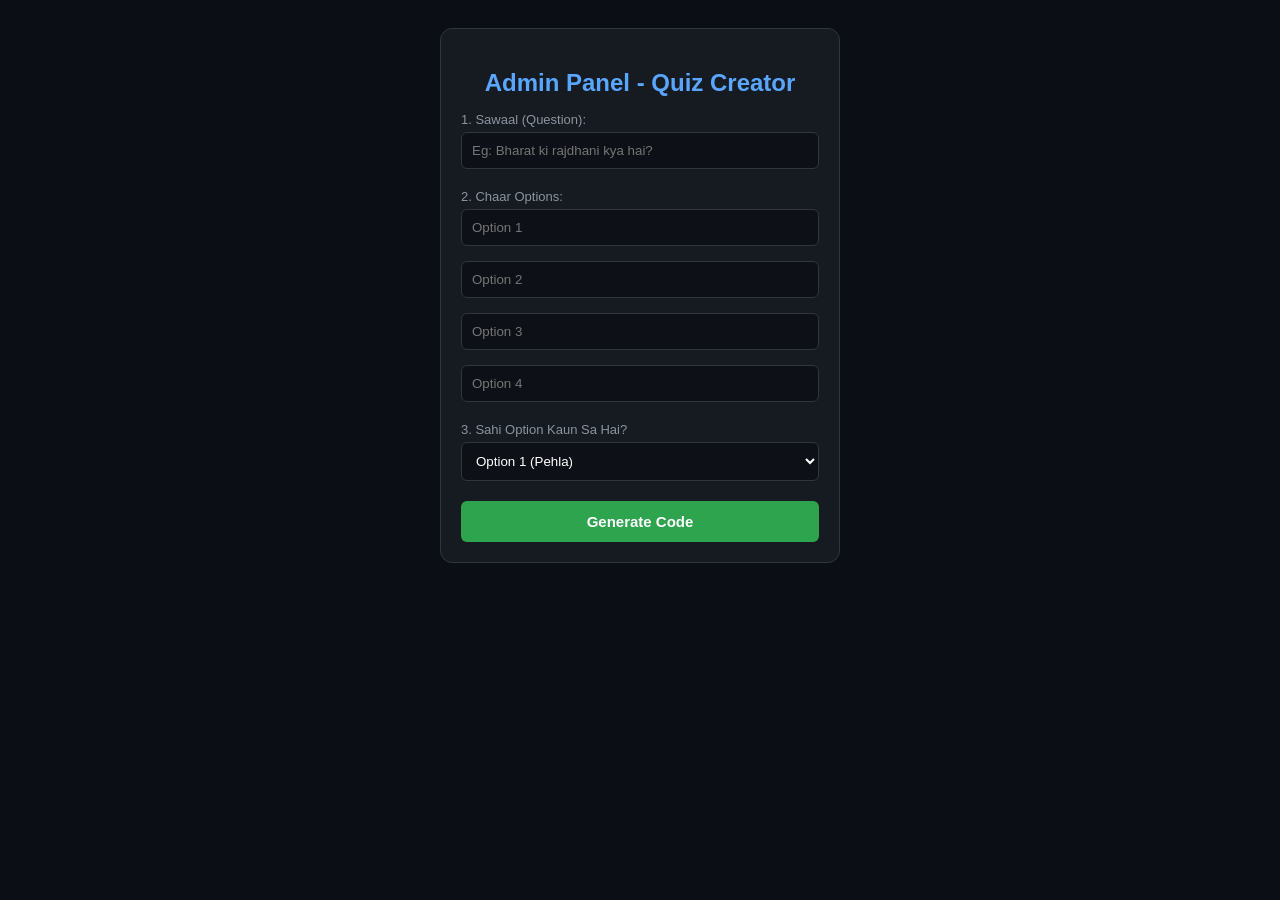
==== admin.html @ e8420b91 "Create admin.html" ====
<!DOCTYPE html>
<html lang="hi">
<head>
    <meta charset="UTF-8">
    <meta name="viewport" content="width=device-width, initial-scale=1.0">
    <title>SmartEarn - Admin Panel</title>
    <style>
        * { box-sizing: border-box; font-family: sans-serif; }
        body { background: #0b0e14; color: white; padding: 20px; display: flex; justify-content: center; }
        .admin-box { width: 100%; max-width: 400px; background: #161b22; padding: 20px; border-radius: 12px; border: 1px solid #30363d; }
        h2 { text-align: center; color: #58a6ff; margin-bottom: 15px; }
        label { font-size: 13px; color: #8b949e; margin-top: 10px; display: block; }
        input, select { width: 100%; padding: 10px; margin: 5px 0 10px 0; border-radius: 6px; border: 1px solid #30363d; background: #0d1117; color: white; }
        button { width: 100%; padding: 12px; border-radius: 6px; border: none; background: #2ea44f; color: white; font-weight: bold; cursor: pointer; font-size: 15px; margin-top: 10px; }
        .code-box { margin-top: 15px; background: #0d1117; padding: 10px; border-radius: 6px; border: 1px solid #30363d; display: none; }
        textarea { width: 100%; height: 100px; background: transparent; color: #7ee787; border: none; resize: none; }
    </style>
</head>
<body>

    <div class="admin-box">
        <h2>Admin Panel - Quiz Creator</h2>
        
        <label>1. Sawaal (Question):</label>
        <input type="text" id="qText" placeholder="Eg: Bharat ki rajdhani kya hai?">

        <label>2. Chaar Options:</label>
        <input type="text" id="opt0" placeholder="Option 1">
        <input type="text" id="opt1" placeholder="Option 2">
        <input type="text" id="opt2" placeholder="Option 3">
        <input type="text" id="opt3" placeholder="Option 4">

        <label>3. Sahi Option Kaun Sa Hai?</label>
        <select id="correctOpt">
            <option value="0">Option 1 (Pehla)</option>
            <option value="1">Option 2 (Doosra)</option>
            <option value="2">Option 3 (Teesra)</option>
            <option value="3">Option 4 (Chautha)</option>
        </select>

        <button onclick="generateQuestionCode()">Generate Code</button>

        <div id="resultBox" class="code-box">
            <label>Niche wala code copy karke `script.js` me paste karein:</label>
            <textarea id="codeOutput" readonly></textarea>
        </div>
    </div>

    <script>
        function generateQuestionCode() {
            const q = document.getElementById('qText').value;
            const o0 = document.getElementById('opt0').value;
            const o1 = document.getElementById('opt1').value;
            const o2 = document.getElementById('opt2').value;
            const o3 = document.getElementById('opt3').value;
            const ans = document.getElementById('correctOpt').value;

            if(!q || !o0 || !o1 || !o2 || !o3) {
                alert("Kripya saari details bharein!");
                return;
            }

            const code = `    {\n        question: "${q}",\n        options: ["${o0}", "${o1}", "${o2}", "${o3}"],\n        answer: ${ans}\n    },`;

            document.getElementById('codeOutput').value = code;
            document.getElementById('resultBox').style.display = 'block';
        }
    </script>
</body>
</html>
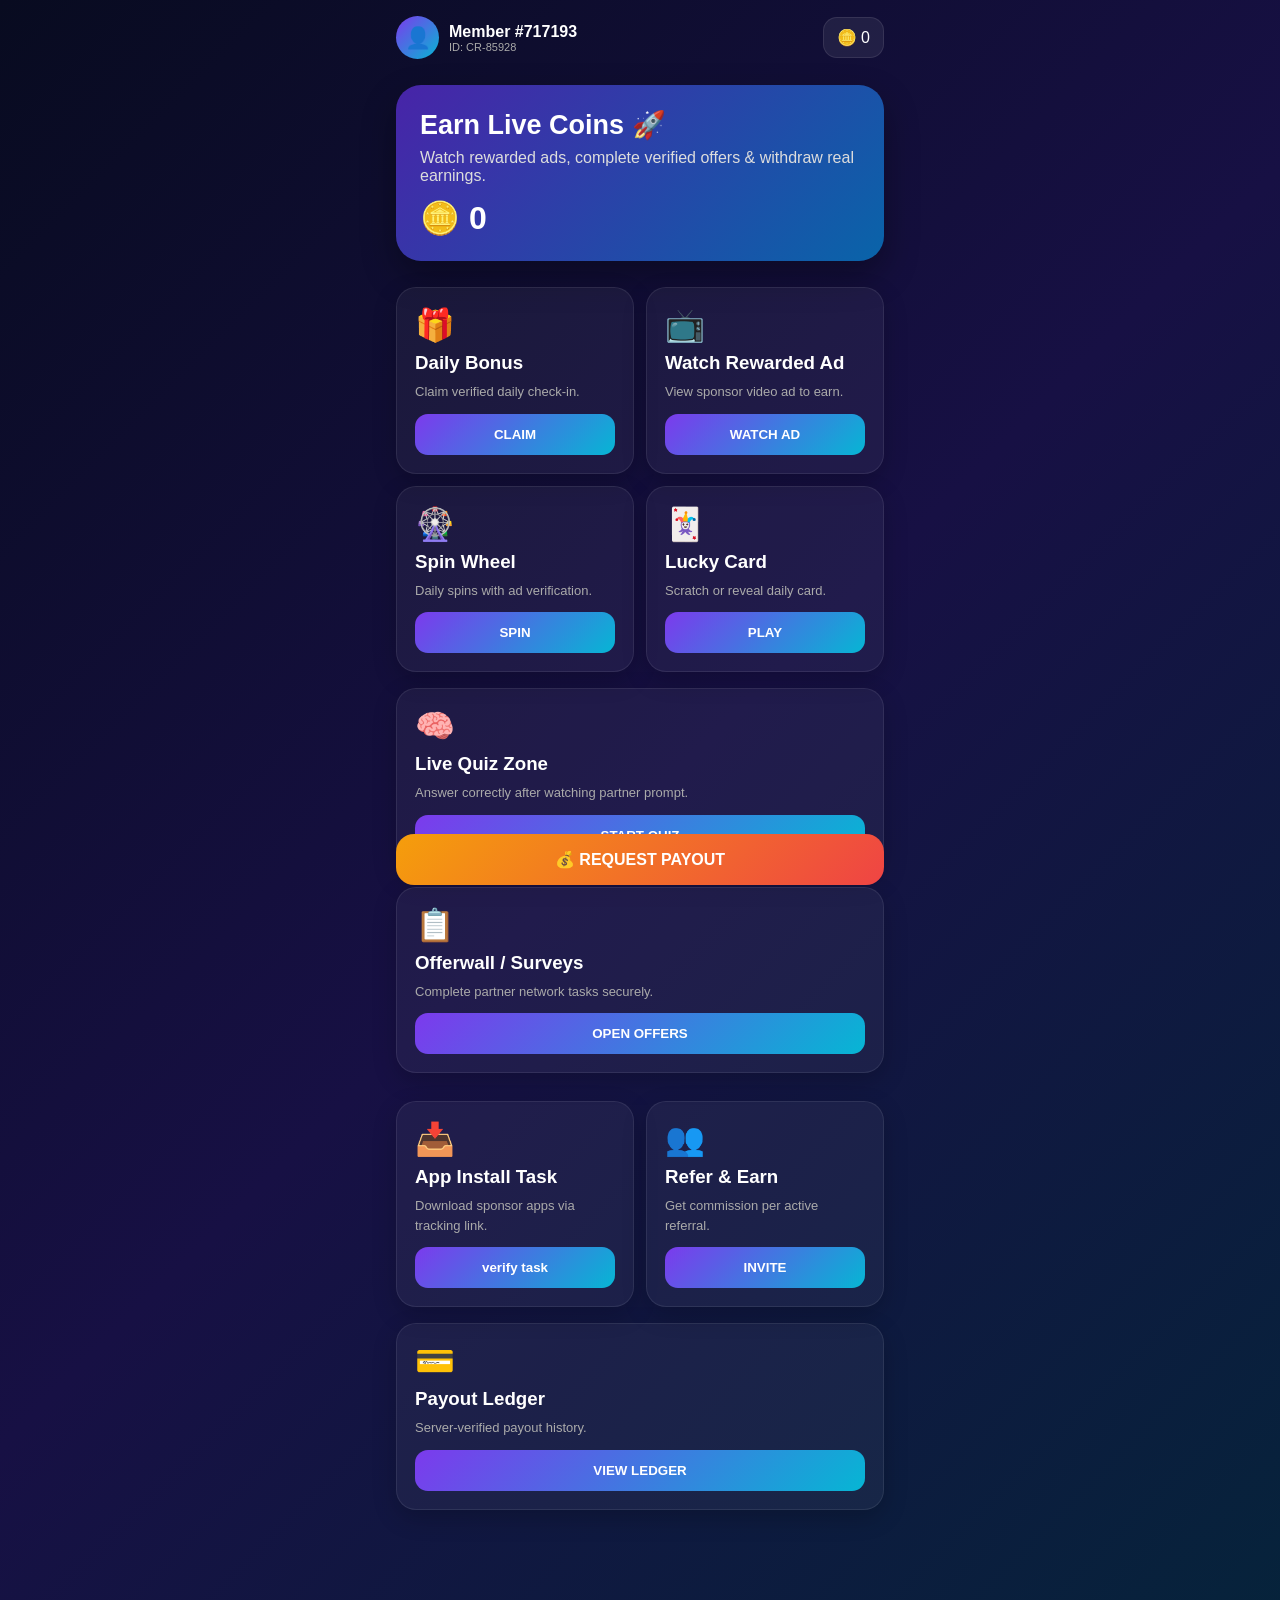
==== commit ca1b0f4d: "Update admin.html" ====
--- a/admin.html
+++ b/admin.html
@@ -1,70 +1,446 @@
 <!DOCTYPE html>
-<html lang="hi">
+<html lang="en">
 <head>
-    <meta charset="UTF-8">
-    <meta name="viewport" content="width=device-width, initial-scale=1.0">
-    <title>SmartEarn - Admin Panel</title>
-    <style>
-        * { box-sizing: border-box; font-family: sans-serif; }
-        body { background: #0b0e14; color: white; padding: 20px; display: flex; justify-content: center; }
-        .admin-box { width: 100%; max-width: 400px; background: #161b22; padding: 20px; border-radius: 12px; border: 1px solid #30363d; }
-        h2 { text-align: center; color: #58a6ff; margin-bottom: 15px; }
-        label { font-size: 13px; color: #8b949e; margin-top: 10px; display: block; }
-        input, select { width: 100%; padding: 10px; margin: 5px 0 10px 0; border-radius: 6px; border: 1px solid #30363d; background: #0d1117; color: white; }
-        button { width: 100%; padding: 12px; border-radius: 6px; border: none; background: #2ea44f; color: white; font-weight: bold; cursor: pointer; font-size: 15px; margin-top: 10px; }
-        .code-box { margin-top: 15px; background: #0d1117; padding: 10px; border-radius: 6px; border: 1px solid #30363d; display: none; }
-        textarea { width: 100%; height: 100px; background: transparent; color: #7ee787; border: none; resize: none; }
-    </style>
+<meta charset="UTF-8">
+<meta name="viewport" content="width=device-width,initial-scale=1.0">
+<title>CoinRush Rewards - Live</title>
+<style>
+*{box-sizing:border-box;margin:0;padding:0}
+body{font-family:Arial,sans-serif;background:linear-gradient(135deg,#080b20,#171044,#06233b);color:#fff;min-height:100vh}
+button{border:0;cursor:pointer;font-weight:800}
+.app{max-width:520px;margin:auto;min-height:100vh;padding-bottom:95px}
+header{display:flex;align-items:center;justify-content:space-between;padding:16px}
+.profile{display:flex;align-items:center;gap:10px}.avatar{width:43px;height:43px;border-radius:50%;display:grid;place-items:center;background:linear-gradient(135deg,#7c3aed,#06b6d4);font-size:21px}
+.name{font-weight:800}.id{font-size:11px;color:#aaa}.balance{background:#ffffff12;border:1px solid #ffffff18;padding:10px 13px;border-radius:14px}
+.hero{margin:10px 16px;padding:24px;border-radius:25px;background:linear-gradient(135deg,#4824a8,#0964a9);box-shadow:0 15px 35px #0005}
+.hero h1{font-size:27px;margin-bottom:8px}.hero p{color:#ddd}.coins{font-size:32px;font-weight:900;margin-top:14px}
+.grid{display:grid;grid-template-columns:1fr 1fr;gap:12px;padding:16px}
+.card{background:#ffffff0c;border:1px solid #ffffff15;border-radius:20px;padding:18px;box-shadow:0 8px 25px #0003}
+.card h3{margin:8px 0}.card p{font-size:13px;color:#aaa;line-height:1.5}.icon{font-size:32px}
+.full{margin:0 16px 12px}
+.btn{width:100%;padding:13px;border-radius:13px;background:linear-gradient(135deg,#7c3aed,#06b6d4);color:white;margin-top:12px}
+.btn:disabled{opacity:.5}
+.withdraw{position:fixed;bottom:15px;left:50%;transform:translateX(-50%);width:min(488px,calc(100% - 30px));padding:16px;border-radius:18px;background:linear-gradient(135deg,#f59e0b,#ef4444);color:#fff;font-size:16px;z-index:20}
+.modal{display:none;position:fixed;inset:0;background:#000b;z-index:30;align-items:center;justify-content:center;padding:16px}
+.modal.show{display:flex}.box{width:100%;max-width:480px;background:#11152e;border:1px solid #ffffff18;border-radius:25px;padding:22px;max-height:90vh;overflow:auto}
+.close{float:right;background:#ffffff15;color:#fff;border-radius:50%;width:34px;height:34px}
+.box h2{text-align:center;margin:5px 0 18px}
+.wheel-wrap{position:relative;width:290px;height:290px;margin:20px auto}
+#wheel{width:290px;height:290px;border-radius:50%;position:relative;transition:transform 4.2s cubic-bezier(.12,.75,.15,1);border:9px solid #fff;box-shadow:0 0 35px #7c3aed88;background:conic-gradient(#f59e0b 0 72deg,#22c55e 72deg 144deg,#3b82f6 144deg 216deg,#ef4444 216deg 288deg,#a855f7 288deg 360deg)}
+#wheel span{position:absolute;left:50%;top:50%;width:80px;text-align:center;font-size:25px;font-weight:900;transform-origin:0 0}
+.s1{transform:rotate(36deg) translateX(62px)}.s2{transform:rotate(108deg) translateX(62px)}.s3{transform:rotate(180deg) translateX(62px)}.s4{transform:rotate(252deg) translateX(62px)}.s5{transform:rotate(324deg) translateX(62px)}
+.pointer{position:absolute;top:-16px;left:50%;transform:translateX(-50%);width:0;height:0;border-left:16px solid transparent;border-right:16px solid transparent;border-top:32px solid #fff;z-index:3}
+.result{text-align:center;display:none;padding:14px;background:#22c55e22;border:1px solid #22c55e66;border-radius:15px;margin-top:12px}.result.show{display:block}.result strong{font-size:24px}
+.lucky{height:190px;border-radius:20px;background:linear-gradient(135deg,#f59e0b,#ec4899,#7c3aed);display:grid;place-items:center;font-size:60px}
+.quiz-q{font-size:21px;font-weight:800;text-align:center;background:#ffffff0b;padding:22px;border-radius:16px;margin-bottom:14px}
+.answers{display:grid;gap:10px}.answers button{padding:14px;border-radius:13px;background:#ffffff12;color:#fff;text-align:left}
+.surveyPage{display:none;position:fixed;inset:0;background:#080b20;z-index:40;overflow:auto}
+.surveyPage.show{display:block}.surveyInner{max-width:520px;margin:auto;padding-bottom:40px}
+.surveyHead{display:flex;align-items:center;gap:12px;padding:18px 16px;position:sticky;top:0;background:#0c1030ee;backdrop-filter:blur(10px);z-index:5}
+.back{width:38px;height:38px;border-radius:12px;background:#ffffff12;color:#fff;font-size:20px}
+.surveyHead h2{font-size:20px}.surveyCount{text-align:center;color:#aaa;padding:8px 16px 15px}
+.ad{margin:10px 16px;padding:15px;border-radius:16px;background:linear-gradient(135deg,#20264b,#151936);border:1px solid #ffffff12;text-align:center}
+.ad small{display:block;color:#777;font-size:10px;margin-bottom:6px}.ad b{font-size:14px}.ad span{display:block;color:#aaa;font-size:11px;margin-top:5px}
+.survey{margin:10px 16px;padding:17px;background:#ffffff0c;border:1px solid #ffffff12;border-radius:18px}
+.survey b{display:block;font-size:16px;margin-bottom:6px}.survey small{color:#999}.survey .btn{margin-top:11px}
+input{width:100%;padding:14px;border-radius:12px;border:1px solid #ffffff20;background:#ffffff0d;color:#fff;margin:7px 0;outline:none}
+.history div{padding:12px;background:#ffffff0b;border-radius:12px;margin-top:8px;font-size:13px}
+.toast{position:fixed;top:18px;left:50%;transform:translate(-50%,-120px);background:#151a38;border:1px solid #ffffff20;padding:13px 18px;border-radius:14px;z-index:100;transition:.4s;box-shadow:0 10px 30px #0007}.toast.show{transform:translate(-50%,0)}
+.confetti{position:fixed;z-index:99;top:-10px;font-size:22px;animation:fall 1.5s linear forwards;pointer-events:none}
+@keyframes fall{to{transform:translateY(105vh) rotate(720deg);opacity:0}}
+@media(max-width:360px){#wheel,.wheel-wrap{width:250px;height:250px}}
+</style>
 </head>
 <body>
 
-    <div class="admin-box">
-        <h2>Admin Panel - Quiz Creator</h2>
-        
-        <label>1. Sawaal (Question):</label>
-        <input type="text" id="qText" placeholder="Eg: Bharat ki rajdhani kya hai?">
-
-        <label>2. Chaar Options:</label>
-        <input type="text" id="opt0" placeholder="Option 1">
-        <input type="text" id="opt1" placeholder="Option 2">
-        <input type="text" id="opt2" placeholder="Option 3">
-        <input type="text" id="opt3" placeholder="Option 4">
-
-        <label>3. Sahi Option Kaun Sa Hai?</label>
-        <select id="correctOpt">
-            <option value="0">Option 1 (Pehla)</option>
-            <option value="1">Option 2 (Doosra)</option>
-            <option value="2">Option 3 (Teesra)</option>
-            <option value="3">Option 4 (Chautha)</option>
-        </select>
-
-        <button onclick="generateQuestionCode()">Generate Code</button>
-
-        <div id="resultBox" class="code-box">
-            <label>Niche wala code copy karke `script.js` me paste karein:</label>
-            <textarea id="codeOutput" readonly></textarea>
+<div class="app">
+<header>
+<div class="profile"><div class="avatar">👤</div><div><div class="name" id="userName">User</div><div class="id" id="userId">ID: Loading...</div></div></div>
+<div class="balance">🪙 <span id="topCoins">0</span></div>
+</header>
+
+<section class="hero">
+<h1>Earn Live Coins 🚀</h1>
+<p>Watch rewarded ads, complete verified offers & withdraw real earnings.</p>
+<div class="coins">🪙 <span id="coins">0</span></div>
+</section>
+
+<div class="grid">
+<div class="card"><div class="icon">🎁</div><h3>Daily Bonus</h3><p>Claim verified daily check-in.</p><button class="btn" id="bonusBtn" onclick="dailyBonus()">CLAIM</button></div>
+<div class="card"><div class="icon">📺</div><h3>Watch Rewarded Ad</h3><p>View sponsor video ad to earn.</p><button class="btn" onclick="watchRewardedAd()">WATCH AD</button></div>
+<div class="card"><div class="icon">🎡</div><h3>Spin Wheel</h3><p>Daily spins with ad verification.</p><button class="btn" onclick="openModal('wheelModal')">SPIN</button></div>
+<div class="card"><div class="icon">🃏</div><h3>Lucky Card</h3><p>Scratch or reveal daily card.</p><button class="btn" onclick="openLucky()">PLAY</button></div>
+</div>
+
+<div class="full card"><div class="icon">🧠</div><h3>Live Quiz Zone</h3><p>Answer correctly after watching partner prompt.</p><button class="btn" onclick="startQuiz()">START QUIZ</button></div>
+
+<div class="full card"><div class="icon">📋</div><h3>Offerwall / Surveys</h3><p>Complete partner network tasks securely.</p><button class="btn" onclick="openSurveyPage()">OPEN OFFERS</button></div>
+
+<div class="grid">
+<div class="card"><div class="icon">📥</div><h3>App Install Task</h3><p>Download sponsor apps via tracking link.</p><button class="btn" onclick="verifyInstallTask()">verify task</button></div>
+<div class="card"><div class="icon">👥</div><h3>Refer & Earn</h3><p>Get commission per active referral.</p><button class="btn" onclick="openModal('refModal')">INVITE</button></div>
+</div>
+
+<div class="full card"><div class="icon">💳</div><h3>Payout Ledger</h3><p>Server-verified payout history.</p><button class="btn" onclick="openHistory()">VIEW LEDGER</button></div>
+</div>
+
+<button class="withdraw" onclick="openWithdraw()">💰 REQUEST PAYOUT</button>
+</div>
+
+<!-- MODALS -->
+<div class="modal" id="wheelModal"><div class="box">
+<button class="close" onclick="closeModal('wheelModal')">×</button>
+<h2>🎡 Live Spin Wheel</h2>
+<div class="wheel-wrap"><div class="pointer"></div><div id="wheel">
+<span class="s1">10</span><span class="s2">15</span><span class="s3">20</span><span class="s4">50</span><span class="s5">100</span>
+</div></div>
+<div class="result" id="spinResult"><strong id="spinWon"></strong><br>🎉 Verified!</div>
+<button class="btn" id="spinButton" onclick="spinWheel()">🎡 WATCH AD & SPIN</button>
+<p id="spinLeft" style="text-align:center;color:#aaa;margin-top:10px"></p>
+</div></div>
+
+<div class="modal" id="luckyModal"><div class="box">
+<button class="close" onclick="closeModal('luckyModal')">×</button><h2>🃏 Lucky Card</h2>
+<div class="lucky" id="luckyCard">🎁</div>
+<button class="btn" id="luckyBtn" onclick="chooseLucky()">REVEAL REWARD</button>
+<p id="luckyResult" style="text-align:center;margin-top:15px"></p>
+</div></div>
+
+<div class="modal" id="quizModal"><div class="box">
+<button class="close" onclick="closeModal('quizModal')">×</button><h2>🧠 Secure Quiz</h2>
+<p id="quizType" style="text-align:center;color:#aaa"></p>
+<div class="quiz-q" id="quizQuestion"></div>
+<div class="answers" id="answers"></div>
+<p id="quizResult" style="text-align:center;margin-top:15px;font-weight:800"></p>
+</div></div>
+
+<div class="modal" id="withdrawModal"><div class="box">
+<button class="close" onclick="closeModal('withdrawModal')">×</button><h2>💰 Secure Payout Gateway</h2>
+<p style="color:#aaa;text-align:center">Minimum threshold applies via server validation.</p>
+<input id="withdrawCoins" type="number" placeholder="Enter coins to redeem">
+<input id="upi" type="text" placeholder="Enter Verified UPI ID / Wallet">
+<button class="btn" onclick="submitWithdraw()">SUBMIT PAYOUT REQUEST</button>
+</div></div>
+
+<div class="modal" id="historyModal"><div class="box">
+<button class="close" onclick="closeModal('historyModal')">×</button><h2>📜 Live Payout History</h2>
+<div id="historyList"></div>
+</div></div>
+
+<div class="modal" id="refModal"><div class="box">
+<button class="close" onclick="closeModal('refModal')">×</button><h2>👥 Referral Program</h2>
+<p style="text-align:center;color:#aaa">Share your unique tracking URL</p>
+<input id="refLink" value="https://yourdomain.com/register?ref=USER123" readonly>
+<button class="btn" onclick="copyRef()">📋 COPY LINK</button>
+<button class="btn" onclick="shareWhatsApp()">🟢 SHARE ON WHATSAPP</button>
+</div></div>
+
+<div class="surveyPage" id="surveyPage">
+<div class="surveyInner">
+<div class="surveyHead">
+<button class="back" onclick="closeSurveyPage()">‹</button>
+<h2>📋 Live Offerwalls & Surveys</h2>
+</div>
+<div class="surveyCount" id="surveyCount"></div>
+<div id="surveyList"></div>
+</div>
+</div>
+
+<div class="toast" id="toast"></div>
+
+<script>
+// PRODUCTION / LIVE SETUP HOOKS
+// Note: Connect these variables and functions to your backend database (Node.js/PHP/MySQL) and Ad Network SDK (e.g., Google AdMob Web / AdSense Rewarded API).
+
+let coins = Number(localStorage.getItem("user_coins") || 0);
+let spinning = false;
+let quizIndex = 0;
+let wheelRotation = Number(localStorage.getItem("wheelRotation") || 0);
+
+const today = () => new Date().toISOString().slice(0, 10);
+
+function syncWithServer(earnedCoins, actionType) {
+    // TODO: Implement AJAX / Fetch API to update balance securely on your backend database
+    // fetch('/api/update-balance.php', { method: 'POST', body: JSON.stringify({ coins: earnedCoins, action: actionType }) })
+    coins += earnedCoins;
+    localStorage.setItem("user_coins", coins);
+    document.getElementById("coins").textContent = coins;
+    document.getElementById("topCoins").textContent = coins;
+}
+
+function toast(t){
+    let x = document.getElementById("toast");
+    x.textContent = t; x.classList.add("show");
+    setTimeout(() => x.classList.remove("show"), 2200);
+}
+
+function openModal(id){ document.getElementById(id).classList.add("show"); }
+function closeModal(id){ document.getElementById(id).classList.remove("show"); }
+
+function celebrate(){
+    for(let i=0; i<35; i++){
+        let e = document.createElement("div");
+        e.className = "confetti";
+        e.textContent = ["🎉","✨","🪙","🎊"][Math.floor(Math.random()*4)];
+        e.style.left = Math.random()*100 + "vw";
+        e.style.animationDelay = Math.random()*.4 + "s";
+        document.body.appendChild(e);
+        setTimeout(() => e.remove(), 1800);
+    }
+}
+
+// REAL REWARDED AD TRIGGER PLACEHOLDER
+function watchRewardedAd() {
+    toast("Loading Rewarded Ad...");
+    // INTEGRATION EXAMPLE FOR GOOGLE / AD NETWORK SDK:
+    // 1. Call adSDK.showRewardedAd()
+    // 2. On ad completed reward listener:
+    setTimeout(() => {
+        syncWithServer(25, "watch_ad");
+        toast("🪙 +25 Coins credited via Ad network!");
+        celebrate();
+    }, 1500);
+}
+
+function dailyBonus(){
+    if(localStorage.getItem("lastBonus") === today()){
+        toast("🎁 Daily bonus already claimed today!"); return;
+    }
+    localStorage.setItem("lastBonus", today());
+    syncWithServer(100, "daily_bonus");
+    celebrate();
+    updateBonus();
+}
+
+function updateBonus(){
+    let b = document.getElementById("bonusBtn");
+    if(localStorage.getItem("lastBonus") === today()){
+        b.textContent = "CLAIMED ✓"; b.disabled = true;
+    }
+}
+
+function verifyInstallTask(){
+    let key = "task_install_" + today();
+    if(localStorage.getItem(key)){
+        toast("Task already verified today!"); return;
+    }
+    // Redirect to advertiser link or tracking wall, verify via postback callback API
+    localStorage.setItem(key, 1);
+    syncWithServer(30, "app_install");
+    celebrate();
+    toast("🪙 +30 Coins added after verification!");
+}
+
+/* WHEEL LOGIC */
+function resetSpin(){
+    if(localStorage.getItem("spinDate") !== today()){
+        localStorage.setItem("spinDate", today());
+        localStorage.setItem("spinCount", "0");
+    }
+}
+
+function spinWheel(){
+    resetSpin();
+    let count = Number(localStorage.getItem("spinCount") || 0);
+    if(count >= 5){ toast("🔒 Daily 5 spins exhausted!"); return; }
+    if(spinning) return;
+
+    // Trigger Ad before spin validation in live systems
+    toast("Loading ad verification for spin...");
+    
+    setTimeout(() => {
+        spinning = true;
+        let button = document.getElementById("spinButton");
+        let wheel = document.getElementById("wheel");
+        let result = document.getElementById("spinResult");
+
+        button.disabled = true;
+        result.classList.remove("show");
+
+        const rewards = [10, 15, 20, 50, 100];
+        let reward = rewards[Math.floor(Math.random() * rewards.length)];
+
+        let extraSpins = 5 + Math.floor(Math.random() * 3);
+        let targetAngle = Math.floor(Math.random() * 5) * 72 + 36;
+        wheelRotation += extraSpins * 360 + (360 - targetAngle);
+
+        localStorage.setItem("wheelRotation", wheelRotation);
+        wheel.style.transform = "rotate(" + wheelRotation + "deg)";
+
+        count++;
+        localStorage.setItem("spinCount", count);
+        updateSpinText();
+
+        setTimeout(() => {
+            syncWithServer(reward, "spin_wheel");
+            document.getElementById("spinWon").textContent = "You won " + reward + " Coins!";
+            result.classList.add("show");
+            celebrate();
+
+            spinning = false;
+            button.disabled = false;
+            updateSpinText();
+        }, 4200);
+    }, 1200);
+}
+
+function updateSpinText(){
+    resetSpin();
+    let c = Number(localStorage.getItem("spinCount") || 0);
+    document.getElementById("spinLeft").textContent = (5 - c) + " spins left today";
+    let b = document.getElementById("spinButton");
+    if(c >= 5){
+        b.textContent = "🔒 SPINS COMPLETED"; b.disabled = true;
+    } else {
+        b.textContent = "🎡 WATCH AD & SPIN";
+    }
+}
+
+/* LUCKY CARD */
+function openLucky(){
+    openModal("luckyModal");
+    let used = localStorage.getItem("luckyDate") === today();
+    document.getElementById("luckyBtn").disabled = used;
+    document.getElementById("luckyBtn").textContent = used ? "ALREADY CLAIMED" : "REVEAL REWARD";
+    document.getElementById("luckyResult").textContent = used ? "Come back tomorrow!" : "Reveal your secure card 🎁";
+}
+
+function chooseLucky(){
+    if(localStorage.getItem("luckyDate") === today()) return;
+    localStorage.setItem("luckyDate", today());
+    let rewards = [30, 50, 75, 100];
+    let reward = rewards[Math.floor(Math.random() * rewards.length)];
+
+    document.getElementById("luckyCard").textContent = "🪙 " + reward;
+    document.getElementById("luckyResult").textContent = "🎉 Won " + reward + " Coins!";
+    document.getElementById("luckyBtn").textContent = "CLAIMED";
+    document.getElementById("luckyBtn").disabled = true;
+
+    syncWithServer(reward, "lucky_card");
+    celebrate();
+}
+
+/* QUIZ */
+const math = [
+    ["If 15 × 8 = ?", ["110", "120", "125", "130"], 1],
+    ["What is 25% of 240?", ["40", "50", "60", "80"], 2]
+];
+
+function startQuiz(){
+    quizIndex = 0;
+    openModal("quizModal");
+    nextQuestion();
+}
+
+function nextQuestion(){
+    let q = math[quizIndex % math.length];
+    document.getElementById("quizType").textContent = "SECURE CHALLENGE";
+    document.getElementById("quizQuestion").textContent = q[0];
+    document.getElementById("quizResult").textContent = "";
+
+    let box = document.getElementById("answers");
+    box.innerHTML = "";
+    q[1].forEach((a, i) => {
+        let b = document.createElement("button");
+        b.textContent = a;
+        b.onclick = () => answerQuiz(i, q[2]);
+        box.appendChild(b);
+    });
+}
+
+function answerQuiz(i, correct){
+    let result = document.getElementById("quizResult");
+    if(i === correct){
+        result.textContent = "🎉 Correct! +20 Coins";
+        result.style.color = "#4ade80";
+        syncWithServer(20, "quiz_reward");
+        celebrate();
+        setTimeout(() => { quizIndex++; nextQuestion(); }, 1200);
+    } else {
+        result.textContent = "❌ Incorrect Answer!";
+        result.style.color = "#fb7185";
+    }
+}
+
+/* SURVEY / OFFERWALL */
+const surveys = [["Partner Offerwall Task 1", 20], ["Partner Offerwall Task 2", 25]];
+
+function openSurveyPage(){
+    document.getElementById("surveyPage").classList.add("show");
+    let list = document.getElementById("surveyList");
+    list.innerHTML = surveys.map((s, idx) => `
+        <div class="survey">
+            <b>📋 ${s[0]}</b>
+            <small>Reward: ${s[1]} Coins (Server Postback Verified)</small>
+            <button class="btn" onclick="completeSurvey(${s[1]})">COMPLETE OFFER • +${s[1]}</button>
         </div>
-    </div>
-
-    <script>
-        function generateQuestionCode() {
-            const q = document.getElementById('qText').value;
-            const o0 = document.getElementById('opt0').value;
-            const o1 = document.getElementById('opt1').value;
-            const o2 = document.getElementById('opt2').value;
-            const o3 = document.getElementById('opt3').value;
-            const ans = document.getElementById('correctOpt').value;
-
-            if(!q || !o0 || !o1 || !o2 || !o3) {
-                alert("Kripya saari details bharein!");
-                return;
-            }
-
-            const code = `    {\n        question: "${q}",\n        options: ["${o0}", "${o1}", "${o2}", "${o3}"],\n        answer: ${ans}\n    },`;
-
-            document.getElementById('codeOutput').value = code;
-            document.getElementById('resultBox').style.display = 'block';
-        }
-    </script>
+    `).join("");
+}
+
+function closeSurveyPage(){ document.getElementById("surveyPage").classList.remove("show"); }
+
+function completeSurvey(reward){
+    syncWithServer(reward, "offerwall_survey");
+    toast("📋 Offer completed & verified!");
+    celebrate();
+}
+
+/* WITHDRAWAL SYSTEM */
+function openWithdraw(){ openModal("withdrawModal"); }
+
+function submitWithdraw(){
+    let amount = Number(document.getElementById("withdrawCoins").value);
+    let upi = document.getElementById("upi").value.trim();
+
+    if(amount < 1000){ toast("Minimum payout threshold is 1,000 coins"); return; }
+    if(amount > coins){ toast("Insufficient live balance"); return; }
+    if(!upi || !upi.includes("@")){ toast("Enter a valid payout destination (UPI/Wallet)"); return; }
+
+    // Deduct locally and push to backend queue ledger
+    coins -= amount;
+    localStorage.setItem("user_coins", coins);
+    
+    let arr = JSON.parse(localStorage.getItem("server_payouts") || "[]");
+    arr.unshift({ amount: amount, upi: upi, date: today(), status: "Processing (Server Verified)" });
+    localStorage.setItem("server_payouts", JSON.stringify(arr));
+
+    closeModal("withdrawModal");
+    syncWithServer(0, "payout_request");
+    toast("✅ Payout request submitted to server!");
+    openHistory();
+}
+
+function openHistory(){
+    openModal("historyModal");
+    let arr = JSON.parse(localStorage.getItem("server_payouts") || "[]");
+    let box = document.getElementById("historyList");
+    if(!arr.length){
+        box.innerHTML = "<p style='text-align:center;color:#aaa'>No payout logs found.</p>";
+        return;
+    }
+    box.innerHTML = arr.map(x => `
+        <div>💰 <b>${x.amount} Coins</b><br>Destination: ${x.upi}<br>Date: ${x.date}<br>Status: ${x.status}</div>
+    `).join("");
+}
+
+function copyRef(){
+    navigator.clipboard.writeText(document.getElementById("refLink").value);
+    toast("📋 Referral link copied");
+}
+
+function shareWhatsApp(){
+    let text = encodeURIComponent("Join and earn real rewards! Use my link: https://yourdomain.com/?ref=USER123");
+    window.open("https://wa.me/?text=" + text, "_blank");
+}
+
+// INITIALIZATION
+document.getElementById("userName").textContent = "Member #" + Math.floor(100000 + Math.random() * 900000);
+document.getElementById("userId").textContent = "ID: CR-" + Math.floor(10000 + Math.random() * 90000);
+syncWithServer(0, "init");
+updateBonus();
+updateSpinText();
+document.getElementById("wheel").style.transform = "rotate(" + (wheelRotation % 360) + "deg)";
+</script>
+
 </body>
 </html>
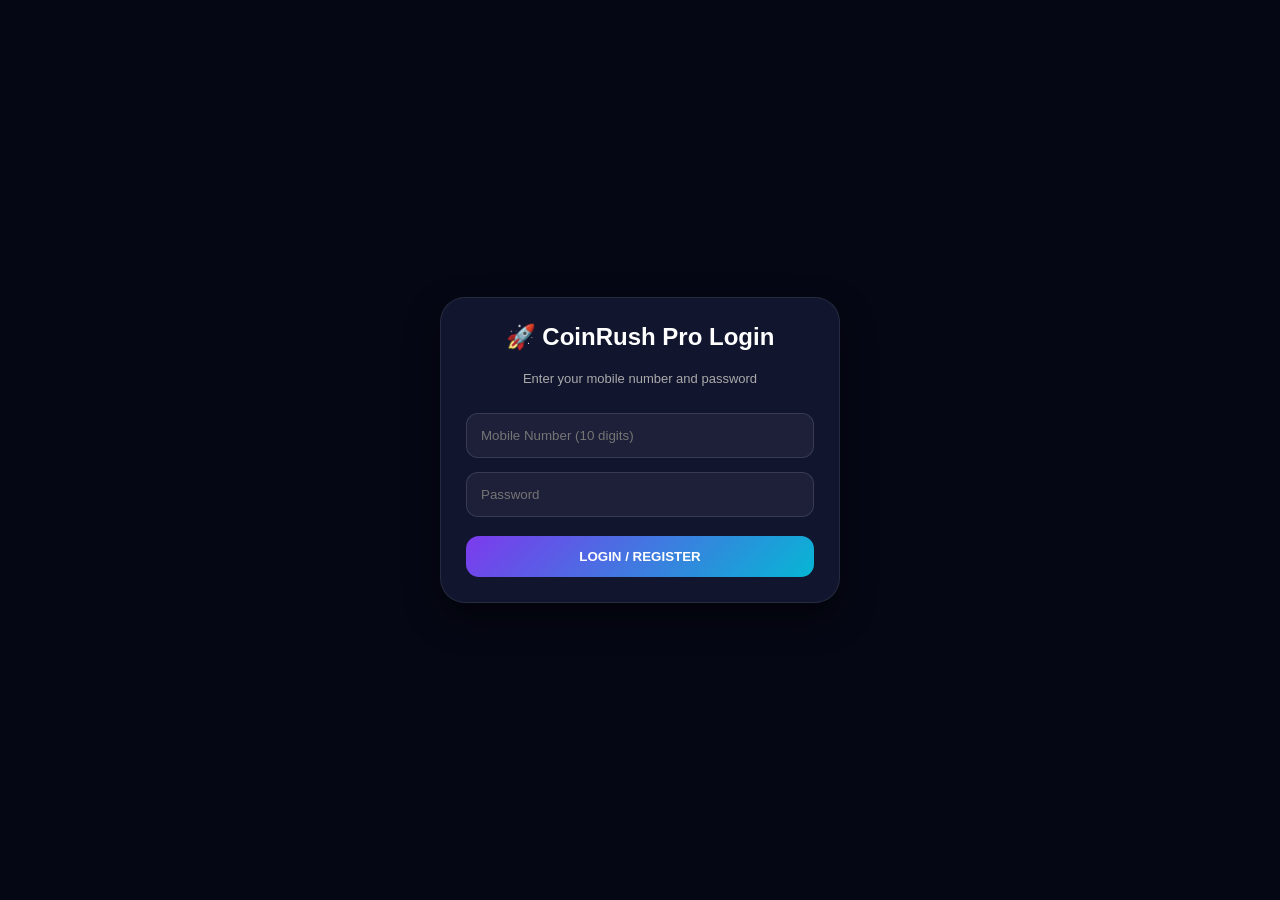
==== commit 3648b802: "Update admin.html" ====
--- a/admin.html
+++ b/admin.html
@@ -3,44 +3,61 @@
 <head>
 <meta charset="UTF-8">
 <meta name="viewport" content="width=device-width,initial-scale=1.0">
-<title>CoinRush Rewards - Live</title>
+<title>CoinRush Rewards Pro</title>
 <style>
 *{box-sizing:border-box;margin:0;padding:0}
-body{font-family:Arial,sans-serif;background:linear-gradient(135deg,#080b20,#171044,#06233b);color:#fff;min-height:100vh}
+body{font-family:'Segoe UI',Arial,sans-serif;background:linear-gradient(135deg,#050714,#100c2a,#02182b);color:#fff;min-height:100vh}
 button{border:0;cursor:pointer;font-weight:800}
-.app{max-width:520px;margin:auto;min-height:100vh;padding-bottom:95px}
+.app{max-width:520px;margin:auto;min-height:100vh;padding-bottom:95px;display:none}
+.app.show{display:block}
 header{display:flex;align-items:center;justify-content:space-between;padding:16px}
 .profile{display:flex;align-items:center;gap:10px}.avatar{width:43px;height:43px;border-radius:50%;display:grid;place-items:center;background:linear-gradient(135deg,#7c3aed,#06b6d4);font-size:21px}
 .name{font-weight:800}.id{font-size:11px;color:#aaa}.balance{background:#ffffff12;border:1px solid #ffffff18;padding:10px 13px;border-radius:14px}
-.hero{margin:10px 16px;padding:24px;border-radius:25px;background:linear-gradient(135deg,#4824a8,#0964a9);box-shadow:0 15px 35px #0005}
+.hero{margin:10px 16px;padding:24px;border-radius:25px;background:linear-gradient(135deg,#5b21b6,#0284c7);box-shadow:0 15px 35px #0005}
 .hero h1{font-size:27px;margin-bottom:8px}.hero p{color:#ddd}.coins{font-size:32px;font-weight:900;margin-top:14px}
 .grid{display:grid;grid-template-columns:1fr 1fr;gap:12px;padding:16px}
 .card{background:#ffffff0c;border:1px solid #ffffff15;border-radius:20px;padding:18px;box-shadow:0 8px 25px #0003}
 .card h3{margin:8px 0}.card p{font-size:13px;color:#aaa;line-height:1.5}.icon{font-size:32px}
 .full{margin:0 16px 12px}
-.btn{width:100%;padding:13px;border-radius:13px;background:linear-gradient(135deg,#7c3aed,#06b6d4);color:white;margin-top:12px}
+.btn{width:100%;padding:13px;border-radius:13px;background:linear-gradient(135deg,#7c3aed,#06b6d4);color:white;margin-top:12px;transition:0.2s}
+.btn:active{transform:scale(0.97)}
 .btn:disabled{opacity:.5}
-.withdraw{position:fixed;bottom:15px;left:50%;transform:translateX(-50%);width:min(488px,calc(100% - 30px));padding:16px;border-radius:18px;background:linear-gradient(135deg,#f59e0b,#ef4444);color:#fff;font-size:16px;z-index:20}
+.withdraw{position:fixed;bottom:15px;left:50%;transform:translateX(-50%);width:min(488px,calc(100% - 30px));padding:16px;border-radius:18px;background:linear-gradient(135deg,#f59e0b,#ef4444);color:#fff;font-size:16px;z-index:20;box-shadow:0 10px 25px rgba(245,158,11,0.4)}
 .modal{display:none;position:fixed;inset:0;background:#000b;z-index:30;align-items:center;justify-content:center;padding:16px}
 .modal.show{display:flex}.box{width:100%;max-width:480px;background:#11152e;border:1px solid #ffffff18;border-radius:25px;padding:22px;max-height:90vh;overflow:auto}
 .close{float:right;background:#ffffff15;color:#fff;border-radius:50%;width:34px;height:34px}
 .box h2{text-align:center;margin:5px 0 18px}
-.wheel-wrap{position:relative;width:290px;height:290px;margin:20px auto}
-#wheel{width:290px;height:290px;border-radius:50%;position:relative;transition:transform 4.2s cubic-bezier(.12,.75,.15,1);border:9px solid #fff;box-shadow:0 0 35px #7c3aed88;background:conic-gradient(#f59e0b 0 72deg,#22c55e 72deg 144deg,#3b82f6 144deg 216deg,#ef4444 216deg 288deg,#a855f7 288deg 360deg)}
-#wheel span{position:absolute;left:50%;top:50%;width:80px;text-align:center;font-size:25px;font-weight:900;transform-origin:0 0}
-.s1{transform:rotate(36deg) translateX(62px)}.s2{transform:rotate(108deg) translateX(62px)}.s3{transform:rotate(180deg) translateX(62px)}.s4{transform:rotate(252deg) translateX(62px)}.s5{transform:rotate(324deg) translateX(62px)}
-.pointer{position:absolute;top:-16px;left:50%;transform:translateX(-50%);width:0;height:0;border-left:16px solid transparent;border-right:16px solid transparent;border-top:32px solid #fff;z-index:3}
+
+/* LOGIN & ADMIN STYLING */
+.login-container{position:fixed;inset:0;background:#050714;display:flex;align-items:center;justify-content:center;z-index:100;padding:20px}
+.login-box{width:100%;max-width:400px;background:#11152e;border:1px solid #ffffff18;border-radius:25px;padding:25px;box-shadow:0 15px 35px #0007}
+.login-box h2{text-align:center;margin-bottom:20px;font-size:24px}
+.login-box p{text-align:center;color:#aaa;font-size:13px;margin-bottom:20px}
+
+.admin-panel{display:none;max-width:520px;margin:auto;min-height:100vh;padding:20px;background:#050714;z-index:150;position:fixed;inset:0;overflow:auto}
+.admin-panel.show{display:block}
+.admin-card{background:#ffffff0c;border:1px solid #ffffff15;border-radius:15px;padding:15px;margin-top:12px;font-size:14px}
+
+/* PRO LEVEL WHEEL DESIGN */
+.wheel-wrap{position:relative;width:310px;height:310px;margin:20px auto;filter:drop-shadow(0 0 20px rgba(124,58,237,0.5))}
+#wheel{width:310px;height:310px;border-radius:50%;position:relative;transition:transform 4.5s cubic-bezier(0.15, 0.85, 0.12, 1);border:10px solid #22d3ee;box-shadow:inset 0 0 25px rgba(0,0,0,0.6), 0 0 30px #7c3aed;background:conic-gradient(#f59e0b 0deg 72deg, #10b981 72deg 144deg, #3b82f6 144deg 216deg, #ef4444 216deg 288deg, #a855f7 288deg 360deg)}
+#wheel span{position:absolute;left:50%;top:50%;width:90px;text-align:center;font-size:22px;font-weight:900;color:#fff;text-shadow:0 2px 4px rgba(0,0,0,0.8);transform-origin:0 0}
+.s1{transform:rotate(36deg) translateX(68px)}
+.s2{transform:rotate(108deg) translateX(68px)}
+.s3{transform:rotate(180deg) translateX(68px)}
+.s4{transform:rotate(252deg) translateX(68px)}
+.s5{transform:rotate(324deg) translateX(68px)}
+.pointer{position:absolute;top:-18px;left:50%;transform:translateX(-50%);width:0;height:0;border-left:14px solid transparent;border-right:14px solid transparent;border-top:34px solid #facc15;z-index:5;filter:drop-shadow(0 3px 3px rgba(0,0,0,0.5))}
+
 .result{text-align:center;display:none;padding:14px;background:#22c55e22;border:1px solid #22c55e66;border-radius:15px;margin-top:12px}.result.show{display:block}.result strong{font-size:24px}
 .lucky{height:190px;border-radius:20px;background:linear-gradient(135deg,#f59e0b,#ec4899,#7c3aed);display:grid;place-items:center;font-size:60px}
 .quiz-q{font-size:21px;font-weight:800;text-align:center;background:#ffffff0b;padding:22px;border-radius:16px;margin-bottom:14px}
 .answers{display:grid;gap:10px}.answers button{padding:14px;border-radius:13px;background:#ffffff12;color:#fff;text-align:left}
-.surveyPage{display:none;position:fixed;inset:0;background:#080b20;z-index:40;overflow:auto}
+.surveyPage{display:none;position:fixed;inset:0;background:#050714;z-index:40;overflow:auto}
 .surveyPage.show{display:block}.surveyInner{max-width:520px;margin:auto;padding-bottom:40px}
 .surveyHead{display:flex;align-items:center;gap:12px;padding:18px 16px;position:sticky;top:0;background:#0c1030ee;backdrop-filter:blur(10px);z-index:5}
 .back{width:38px;height:38px;border-radius:12px;background:#ffffff12;color:#fff;font-size:20px}
 .surveyHead h2{font-size:20px}.surveyCount{text-align:center;color:#aaa;padding:8px 16px 15px}
-.ad{margin:10px 16px;padding:15px;border-radius:16px;background:linear-gradient(135deg,#20264b,#151936);border:1px solid #ffffff12;text-align:center}
-.ad small{display:block;color:#777;font-size:10px;margin-bottom:6px}.ad b{font-size:14px}.ad span{display:block;color:#aaa;font-size:11px;margin-top:5px}
 .survey{margin:10px 16px;padding:17px;background:#ffffff0c;border:1px solid #ffffff12;border-radius:18px}
 .survey b{display:block;font-size:16px;margin-bottom:6px}.survey small{color:#999}.survey .btn{margin-top:11px}
 input{width:100%;padding:14px;border-radius:12px;border:1px solid #ffffff20;background:#ffffff0d;color:#fff;margin:7px 0;outline:none}
@@ -48,66 +65,96 @@
 .toast{position:fixed;top:18px;left:50%;transform:translate(-50%,-120px);background:#151a38;border:1px solid #ffffff20;padding:13px 18px;border-radius:14px;z-index:100;transition:.4s;box-shadow:0 10px 30px #0007}.toast.show{transform:translate(-50%,0)}
 .confetti{position:fixed;z-index:99;top:-10px;font-size:22px;animation:fall 1.5s linear forwards;pointer-events:none}
 @keyframes fall{to{transform:translateY(105vh) rotate(720deg);opacity:0}}
-@media(max-width:360px){#wheel,.wheel-wrap{width:250px;height:250px}}
 </style>
 </head>
 <body>
 
-<div class="app">
+<!-- LOGIN SCREEN -->
+<div class="login-container" id="loginContainer">
+<div class="login-box">
+<h2>🚀 CoinRush Pro Login</h2>
+<p>Enter your mobile number and password</p>
+<input id="loginNumber" type="tel" placeholder="Mobile Number (10 digits)" maxlength="10">
+<input id="loginPassword" type="password" placeholder="Password">
+<button class="btn" onclick="handleLogin()">LOGIN / REGISTER</button>
+</div>
+</div>
+
+<!-- ADMIN PANEL -->
+<div class="admin-panel" id="adminPanel">
+<div style="display:flex;justify-content:space-between;align-items:center;margin-bottom:20px;">
+<h2>🛡️ Owner Admin Panel</h2>
+<button class="btn" style="width:auto;padding:8px 15px;background:#ef4444;" onclick="closeAdmin()">LOGOUT ADMIN</button>
+</div>
+<p style="color:#aaa;margin-bottom:15px;">Yahan aapke device ke withdrawal records dikhenge:</p>
+<div id="adminWithdrawList"></div>
+</div>
+
+<!-- MAIN APP -->
+<div class="app" id="mainApp">
 <header>
-<div class="profile"><div class="avatar">👤</div><div><div class="name" id="userName">User</div><div class="id" id="userId">ID: Loading...</div></div></div>
+<div class="profile"><div class="avatar">👤</div><div><div class="name" id="userName">CoinRush Pro</div><div class="id" id="userPhone">Reward Member</div></div></div>
 <div class="balance">🪙 <span id="topCoins">0</span></div>
 </header>
 
 <section class="hero">
-<h1>Earn Live Coins 🚀</h1>
-<p>Watch rewarded ads, complete verified offers & withdraw real earnings.</p>
+<h1>Earn More Coins 🚀</h1>
+<p>Play games, complete tasks and collect daily rewards.</p>
 <div class="coins">🪙 <span id="coins">0</span></div>
 </section>
 
 <div class="grid">
-<div class="card"><div class="icon">🎁</div><h3>Daily Bonus</h3><p>Claim verified daily check-in.</p><button class="btn" id="bonusBtn" onclick="dailyBonus()">CLAIM</button></div>
-<div class="card"><div class="icon">📺</div><h3>Watch Rewarded Ad</h3><p>View sponsor video ad to earn.</p><button class="btn" onclick="watchRewardedAd()">WATCH AD</button></div>
-<div class="card"><div class="icon">🎡</div><h3>Spin Wheel</h3><p>Daily spins with ad verification.</p><button class="btn" onclick="openModal('wheelModal')">SPIN</button></div>
-<div class="card"><div class="icon">🃏</div><h3>Lucky Card</h3><p>Scratch or reveal daily card.</p><button class="btn" onclick="openLucky()">PLAY</button></div>
-</div>
-
-<div class="full card"><div class="icon">🧠</div><h3>Live Quiz Zone</h3><p>Answer correctly after watching partner prompt.</p><button class="btn" onclick="startQuiz()">START QUIZ</button></div>
-
-<div class="full card"><div class="icon">📋</div><h3>Offerwall / Surveys</h3><p>Complete partner network tasks securely.</p><button class="btn" onclick="openSurveyPage()">OPEN OFFERS</button></div>
+<div class="card"><div class="icon">🎁</div><h3>Daily Bonus</h3><p>Claim once every day.</p><button class="btn" id="bonusBtn" onclick="dailyBonus()">CLAIM</button></div>
+<div class="card"><div class="icon">📺</div><h3>Watch Ads</h3><p>Complete a demo ad task.</p><button class="btn" onclick="watchAd()">EARN 25</button></div>
+<div class="card"><div class="icon">🎡</div><h3>Spin Wheel</h3><p>5 spins available every day.</p><button class="btn" onclick="openModal('wheelModal')">SPIN</button></div>
+<div class="card"><div class="icon">🃏</div><h3>Lucky Card</h3><p>One lucky card every day.</p><button class="btn" onclick="openLucky()">PLAY</button></div>
+</div>
+
+<div class="full card"><div class="icon">🧠</div><h3>Unlimited Quiz</h3><p>Easy Math & GK (Class 5-10 level). Unlimited questions!</p><button class="btn" onclick="startQuiz()">START QUIZ</button></div>
+
+<div class="full card"><div class="icon">📋</div><h3>Survey Center</h3><p>25 coins per survey • 20 maximum per day.</p><button class="btn" onclick="openSurveyPage()">OPEN SURVEY CENTER</button></div>
 
 <div class="grid">
-<div class="card"><div class="icon">📥</div><h3>App Install Task</h3><p>Download sponsor apps via tracking link.</p><button class="btn" onclick="verifyInstallTask()">verify task</button></div>
-<div class="card"><div class="icon">👥</div><h3>Refer & Earn</h3><p>Get commission per active referral.</p><button class="btn" onclick="openModal('refModal')">INVITE</button></div>
-</div>
-
-<div class="full card"><div class="icon">💳</div><h3>Payout Ledger</h3><p>Server-verified payout history.</p><button class="btn" onclick="openHistory()">VIEW LEDGER</button></div>
-</div>
-
-<button class="withdraw" onclick="openWithdraw()">💰 REQUEST PAYOUT</button>
+<div class="card"><div class="icon">📥</div><h3>Download App</h3><p>Earn 100 coins on downloading new app.</p><button class="btn" onclick="openDownloadTask()">EARN 100</button></div>
+<div class="card"><div class="icon">👥</div><h3>Invite Friends</h3><p>Share via WhatsApp or Telegram.</p><button class="btn" onclick="openModal('refModal')">INVITE</button></div>
+</div>
+
+<div class="full card"><div class="icon">💳</div><h3>Withdrawal History</h3><p>View previous withdrawal requests.</p><button class="btn" onclick="openHistory()">VIEW HISTORY</button></div>
+
+<button class="btn" style="background:#ef4444;margin-top:20px;" onclick="logout()">LOGOUT</button>
+</div>
+
+<button class="withdraw" onclick="openWithdraw()">💰 WITHDRAW COINS</button>
 </div>
 
 <!-- MODALS -->
 <div class="modal" id="wheelModal"><div class="box">
 <button class="close" onclick="closeModal('wheelModal')">×</button>
-<h2>🎡 Live Spin Wheel</h2>
-<div class="wheel-wrap"><div class="pointer"></div><div id="wheel">
-<span class="s1">10</span><span class="s2">15</span><span class="s3">20</span><span class="s4">50</span><span class="s5">100</span>
-</div></div>
-<div class="result" id="spinResult"><strong id="spinWon"></strong><br>🎉 Verified!</div>
-<button class="btn" id="spinButton" onclick="spinWheel()">🎡 WATCH AD & SPIN</button>
+<h2>🎡 Pro Lucky Spin</h2>
+<div class="wheel-wrap">
+<div class="pointer"></div>
+<div id="wheel">
+<span class="s1">10</span>
+<span class="s2">15</span>
+<span class="s3">20</span>
+<span class="s4">15</span>
+<span class="s5">100</span>
+</div>
+</div>
+<div class="result" id="spinResult"><strong id="spinWon"></strong><br>🎉 Congratulations!</div>
+<button class="btn" id="spinButton" onclick="spinWheel()">🎡 SPIN NOW</button>
 <p id="spinLeft" style="text-align:center;color:#aaa;margin-top:10px"></p>
 </div></div>
 
 <div class="modal" id="luckyModal"><div class="box">
 <button class="close" onclick="closeModal('luckyModal')">×</button><h2>🃏 Lucky Card</h2>
 <div class="lucky" id="luckyCard">🎁</div>
-<button class="btn" id="luckyBtn" onclick="chooseLucky()">REVEAL REWARD</button>
+<button class="btn" id="luckyBtn" onclick="chooseLucky()">REVEAL CARD</button>
 <p id="luckyResult" style="text-align:center;margin-top:15px"></p>
 </div></div>
 
 <div class="modal" id="quizModal"><div class="box">
-<button class="close" onclick="closeModal('quizModal')">×</button><h2>🧠 Secure Quiz</h2>
+<button class="close" onclick="closeModal('quizModal')">×</button><h2>🧠 Quiz Challenge</h2>
 <p id="quizType" style="text-align:center;color:#aaa"></p>
 <div class="quiz-q" id="quizQuestion"></div>
 <div class="answers" id="answers"></div>
@@ -115,31 +162,31 @@
 </div></div>
 
 <div class="modal" id="withdrawModal"><div class="box">
-<button class="close" onclick="closeModal('withdrawModal')">×</button><h2>💰 Secure Payout Gateway</h2>
-<p style="color:#aaa;text-align:center">Minimum threshold applies via server validation.</p>
-<input id="withdrawCoins" type="number" placeholder="Enter coins to redeem">
-<input id="upi" type="text" placeholder="Enter Verified UPI ID / Wallet">
-<button class="btn" onclick="submitWithdraw()">SUBMIT PAYOUT REQUEST</button>
+<button class="close" onclick="closeModal('withdrawModal')">×</button><h2>💰 Withdrawal</h2>
+<p style="color:#aaa;text-align:center">Minimum 4,000 • Maximum 20,000 coins/day</p>
+<input id="withdrawCoins" type="number" placeholder="Enter coins">
+<input id="upi" type="text" placeholder="Enter UPI ID">
+<button class="btn" onclick="submitWithdraw()">REQUEST WITHDRAWAL & SEND DM</button>
 </div></div>
 
 <div class="modal" id="historyModal"><div class="box">
-<button class="close" onclick="closeModal('historyModal')">×</button><h2>📜 Live Payout History</h2>
+<button class="close" onclick="closeModal('historyModal')">×</button><h2>📜 Withdrawal History</h2>
 <div id="historyList"></div>
 </div></div>
 
 <div class="modal" id="refModal"><div class="box">
-<button class="close" onclick="closeModal('refModal')">×</button><h2>👥 Referral Program</h2>
-<p style="text-align:center;color:#aaa">Share your unique tracking URL</p>
-<input id="refLink" value="https://yourdomain.com/register?ref=USER123" readonly>
-<button class="btn" onclick="copyRef()">📋 COPY LINK</button>
-<button class="btn" onclick="shareWhatsApp()">🟢 SHARE ON WHATSAPP</button>
+<button class="close" onclick="closeModal('refModal')">×</button><h2>👥 Invite & Share</h2>
+<p style="color:#aaa;text-align:center;margin-bottom:12px;font-size:13px">Share your referral link with friends on WhatsApp or Telegram!</p>
+<input id="refLink" value="https://play.google.com/store/apps/details?id=com.coinrush.reward" readonly>
+<button class="btn" style="background:#25D366;margin-bottom:8px;" onclick="shareWhatsApp()">📱 SHARE ON WHATSAPP</button>
+<button class="btn" style="background:#0088cc;" onclick="shareTelegram()">✈️ SHARE ON TELEGRAM</button>
 </div></div>
 
 <div class="surveyPage" id="surveyPage">
 <div class="surveyInner">
 <div class="surveyHead">
 <button class="back" onclick="closeSurveyPage()">‹</button>
-<h2>📋 Live Offerwalls & Surveys</h2>
+<h2>📋 Survey Center (25 Coins Each)</h2>
 </div>
 <div class="surveyCount" id="surveyCount"></div>
 <div id="surveyList"></div>
@@ -149,297 +196,477 @@
 <div class="toast" id="toast"></div>
 
 <script>
-// PRODUCTION / LIVE SETUP HOOKS
-// Note: Connect these variables and functions to your backend database (Node.js/PHP/MySQL) and Ad Network SDK (e.g., Google AdMob Web / AdSense Rewarded API).
-
-let coins = Number(localStorage.getItem("user_coins") || 0);
-let spinning = false;
-let quizIndex = 0;
-let wheelRotation = Number(localStorage.getItem("wheelRotation") || 0);
-
-const today = () => new Date().toISOString().slice(0, 10);
-
-function syncWithServer(earnedCoins, actionType) {
-    // TODO: Implement AJAX / Fetch API to update balance securely on your backend database
-    // fetch('/api/update-balance.php', { method: 'POST', body: JSON.stringify({ coins: earnedCoins, action: actionType }) })
-    coins += earnedCoins;
-    localStorage.setItem("user_coins", coins);
-    document.getElementById("coins").textContent = coins;
-    document.getElementById("topCoins").textContent = coins;
+let coins=Number(localStorage.getItem("coins")||0);
+let spinning=false;
+let quizIndex=0;
+let wheelRotation=Number(localStorage.getItem("wheelRotation")||0);
+
+const today=()=>new Date().toISOString().slice(0,10);
+
+window.onload = function() {
+let isAdmin = localStorage.getItem("isAdminSession");
+if(isAdmin === "true") {
+document.getElementById("loginContainer").style.display = "none";
+openAdminPanel();
+return;
+}
+
+let savedUser = localStorage.getItem("userPhone");
+if(savedUser) {
+document.getElementById("loginContainer").style.display = "none";
+document.getElementById("mainApp").classList.add("show");
+document.getElementById("userPhone").textContent = "+91 " + savedUser;
+}
+};
+
+function handleLogin() {
+let number = document.getElementById("loginNumber").value.trim();
+let password = document.getElementById("loginPassword").value.trim();
+
+if(password === "admin999") {
+localStorage.setItem("isAdminSession", "true");
+document.getElementById("loginContainer").style.display = "none";
+openAdminPanel();
+toast("Welcome Admin!");
+return;
+}
+
+if(number.length !== 10 || isNaN(number)) {
+toast("Please enter a valid 10-digit mobile number");
+return;
+}
+if(password.length < 4) {
+toast("Password must be at least 4 characters");
+return;
+}
+
+localStorage.setItem("userPhone", number);
+document.getElementById("loginContainer").style.display = "none";
+document.getElementById("mainApp").classList.add("show");
+document.getElementById("userPhone").textContent = "+91 " + number;
+toast("Login Successful!");
+}
+
+function openAdminPanel() {
+document.getElementById("adminPanel").classList.add("show");
+renderAdminRequests();
+}
+
+function closeAdmin() {
+localStorage.removeItem("isAdminSession");
+location.reload();
+}
+
+function renderAdminRequests() {
+let arr = JSON.parse(localStorage.getItem("withdrawals") || "[]");
+let box = document.getElementById("adminWithdrawList");
+if(!arr.length) {
+box.innerHTML = "<p style='text-align:center;color:#aaa;'>No pending withdrawal requests.</p>";
+return;
+}
+box.innerHTML = arr.map((x, i) => `
+<div class="admin-card">
+<p><b>User UPI:</b> ${x.upi}</p>
+<p><b>Amount:</b> ${x.amount} Coins</p>
+<p><b>Date:</b> ${x.date}</p>
+<p><b>Status:</b> <span style="color:${x.status.includes('Paid')?'#22c55e':'#f59e0b'}">${x.status}</span></p>
+<button class="btn" style="background:#22c55e;margin-top:8px;padding:8px;" onclick="approveWithdraw(${i})">MARK AS PAID / APPROVED</button>
+</div>
+`).join("");
+}
+
+function approveWithdraw(index) {
+let arr = JSON.parse(localStorage.getItem("withdrawals") || "[]");
+arr[index].status = "Paid ✓ (Approved)";
+localStorage.setItem("withdrawals", JSON.stringify(arr));
+renderAdminRequests();
+toast("Withdrawal approved!");
+}
+
+function logout() {
+localStorage.removeItem("userPhone");
+location.reload();
+}
+
+function save(){
+localStorage.setItem("coins",coins);
+document.getElementById("coins").textContent=coins;
+document.getElementById("topCoins").textContent=coins;
 }
 
 function toast(t){
-    let x = document.getElementById("toast");
-    x.textContent = t; x.classList.add("show");
-    setTimeout(() => x.classList.remove("show"), 2200);
-}
-
-function openModal(id){ document.getElementById(id).classList.add("show"); }
-function closeModal(id){ document.getElementById(id).classList.remove("show"); }
+let x=document.getElementById("toast");
+x.textContent=t;x.classList.add("show");
+setTimeout(()=>x.classList.remove("show"),2200);
+}
+
+function openModal(id){document.getElementById(id).classList.add("show")}
+function closeModal(id){document.getElementById(id).classList.remove("show")}
+
+function addCoins(n){
+coins+=n;save();toast("🪙 +"+n+" Coins added!");
+}
 
 function celebrate(){
-    for(let i=0; i<35; i++){
-        let e = document.createElement("div");
-        e.className = "confetti";
-        e.textContent = ["🎉","✨","🪙","🎊"][Math.floor(Math.random()*4)];
-        e.style.left = Math.random()*100 + "vw";
-        e.style.animationDelay = Math.random()*.4 + "s";
-        document.body.appendChild(e);
-        setTimeout(() => e.remove(), 1800);
-    }
-}
-
-// REAL REWARDED AD TRIGGER PLACEHOLDER
-function watchRewardedAd() {
-    toast("Loading Rewarded Ad...");
-    // INTEGRATION EXAMPLE FOR GOOGLE / AD NETWORK SDK:
-    // 1. Call adSDK.showRewardedAd()
-    // 2. On ad completed reward listener:
-    setTimeout(() => {
-        syncWithServer(25, "watch_ad");
-        toast("🪙 +25 Coins credited via Ad network!");
-        celebrate();
-    }, 1500);
+for(let i=0;i<35;i++){
+let e=document.createElement("div");
+e.className="confetti";
+e.textContent=["🎉","✨","🪙","🎊"][Math.floor(Math.random()*4)];
+e.style.left=Math.random()*100+"vw";
+e.style.animationDelay=Math.random()*0.4+"s";
+document.body.appendChild(e);
+setTimeout(()=>e.remove(),1800);
+}
 }
 
 function dailyBonus(){
-    if(localStorage.getItem("lastBonus") === today()){
-        toast("🎁 Daily bonus already claimed today!"); return;
-    }
-    localStorage.setItem("lastBonus", today());
-    syncWithServer(100, "daily_bonus");
-    celebrate();
-    updateBonus();
+if(localStorage.getItem("lastBonus")===today()){
+toast("🎁 Daily bonus already claimed");return;
+}
+localStorage.setItem("lastBonus",today());
+addCoins(100);celebrate();updateBonus();
 }
 
 function updateBonus(){
-    let b = document.getElementById("bonusBtn");
-    if(localStorage.getItem("lastBonus") === today()){
-        b.textContent = "CLAIMED ✓"; b.disabled = true;
-    }
-}
-
-function verifyInstallTask(){
-    let key = "task_install_" + today();
-    if(localStorage.getItem(key)){
-        toast("Task already verified today!"); return;
-    }
-    // Redirect to advertiser link or tracking wall, verify via postback callback API
-    localStorage.setItem(key, 1);
-    syncWithServer(30, "app_install");
-    celebrate();
-    toast("🪙 +30 Coins added after verification!");
-}
-
-/* WHEEL LOGIC */
+let b=document.getElementById("bonusBtn");
+if(localStorage.getItem("lastBonus")===today()){
+b.textContent="CLAIMED ✓";b.disabled=true;
+}
+}
+
+function watchAd(){
+addCoins(25);
+toast("📺 Demo ad task completed");
+}
+
+/* DYNAMIC DOWNLOAD APPS TASK (NEW APPS ON EVERY CLICK) */
+const playStoreApps = [
+"https://play.google.com/store/apps/details?id=com.whatsapp",
+"https://play.google.com/store/apps/details?id=com.instagram.android",
+"https://play.google.com/store/apps/details?id=in.mohalla.sharechat",
+"https://play.google.com/store/apps/details?id=com.josh.droid",
+"https://play.google.com/store/apps/details?id=mx.makeup.camera.editor",
+"https://play.google.com/store/apps/details?id=com.truecaller",
+"https://play.google.com/store/apps/details?id=com.spotify.music",
+"https://play.google.com/store/apps/details?id=in.startv.hotstar",
+"https://play.google.com/store/apps/details?id=com.zee5.app",
+"https://play.google.com/store/apps/details?id=com.jio.jioplay"
+];
+
+function openDownloadTask() {
+let appIndex = Number(localStorage.getItem("nextAppIndex") || 0);
+let targetUrl = playStoreApps[appIndex % playStoreApps.length];
+
+// Next app index update for subsequent clicks
+localStorage.setItem("nextAppIndex", appIndex + 1);
+
+window.open(targetUrl, "_blank");
+
+// Reward after opening & downloading task simulation
+setTimeout(() => {
+addCoins(100);
+celebrate();
+toast("🎉 100 Coins credited for App Download!");
+}, 1500);
+}
+
+/* SHARE VIA WHATSAPP & TELEGRAM */
+function shareWhatsApp(){
+let link = document.getElementById("refLink").value;
+let msg = encodeURIComponent("🔥 Sabse best earning app! Is link se join karo aur turant coins jeeto: " + link);
+window.open("https://api.whatsapp.com/send?text=" + msg, "_blank");
+navigator.clipboard.writeText(link);
+toast("Link copied & WhatsApp opened!");
+}
+
+function shareTelegram(){
+let link = document.getElementById("refLink").value;
+let text = encodeURIComponent("🔥 Sabse best earning app! Is link se join karo aur turant coins jeeto: " + link);
+window.open("https://t.me/share/url?url=" + encodeURIComponent(link) + "&text=" + text, "_blank");
+navigator.clipboard.writeText(link);
+toast("Link copied & Telegram opened!");
+}
+
+/* WHEEL PRO LOGIC (99% small rewards, 1% big reward 100) */
 function resetSpin(){
-    if(localStorage.getItem("spinDate") !== today()){
-        localStorage.setItem("spinDate", today());
-        localStorage.setItem("spinCount", "0");
-    }
+if(localStorage.getItem("spinDate")!==today()){
+localStorage.setItem("spinDate",today());
+localStorage.setItem("spinCount","0");
+}
 }
 
 function spinWheel(){
-    resetSpin();
-    let count = Number(localStorage.getItem("spinCount") || 0);
-    if(count >= 5){ toast("🔒 Daily 5 spins exhausted!"); return; }
-    if(spinning) return;
-
-    // Trigger Ad before spin validation in live systems
-    toast("Loading ad verification for spin...");
-    
-    setTimeout(() => {
-        spinning = true;
-        let button = document.getElementById("spinButton");
-        let wheel = document.getElementById("wheel");
-        let result = document.getElementById("spinResult");
-
-        button.disabled = true;
-        result.classList.remove("show");
-
-        const rewards = [10, 15, 20, 50, 100];
-        let reward = rewards[Math.floor(Math.random() * rewards.length)];
-
-        let extraSpins = 5 + Math.floor(Math.random() * 3);
-        let targetAngle = Math.floor(Math.random() * 5) * 72 + 36;
-        wheelRotation += extraSpins * 360 + (360 - targetAngle);
-
-        localStorage.setItem("wheelRotation", wheelRotation);
-        wheel.style.transform = "rotate(" + wheelRotation + "deg)";
-
-        count++;
-        localStorage.setItem("spinCount", count);
-        updateSpinText();
-
-        setTimeout(() => {
-            syncWithServer(reward, "spin_wheel");
-            document.getElementById("spinWon").textContent = "You won " + reward + " Coins!";
-            result.classList.add("show");
-            celebrate();
-
-            spinning = false;
-            button.disabled = false;
-            updateSpinText();
-        }, 4200);
-    }, 1200);
+resetSpin();
+let count=Number(localStorage.getItem("spinCount")||0);
+if(count>=5){toast("🔒 Today's 5 spins are completed");return;}
+if(spinning)return;
+spinning=true;
+
+let button=document.getElementById("spinButton");
+let wheel=document.getElementById("wheel");
+let result=document.getElementById("spinResult");
+
+button.disabled=true;
+result.classList.remove("show");
+
+// 99% chance for small rewards [10, 15, 20, 15], 1% chance for 100
+let randChance = Math.random();
+let reward = 10;
+let targetSegmentIndex = 0; // default 10 (s1)
+
+if(randChance < 0.01) {
+// 1% chance -> 100 coins (segment s5, angle index 4 -> 324 deg)
+reward = 100;
+targetSegmentIndex = 4;
+} else {
+// 99% chance -> small rewards [10, 15, 20, 15] (indices 0, 1, 2, 3)
+let smallRewards = [
+{val: 10, idx: 0},
+{val: 15, idx: 1},
+{val: 20, idx: 2},
+{val: 15, idx: 3}
+];
+let chosen = smallRewards[Math.floor(Math.random() * smallRewards.length)];
+reward = chosen.val;
+targetSegmentIndex = chosen.idx;
+}
+
+let extraSpins = 6 + Math.floor(Math.random()*3);
+// Each segment is 72 degrees. Center of segment = index * 72 + 36
+let segmentAngle = targetSegmentIndex * 72 + 36;
+wheelRotation += extraSpins * 360 + (360 - segmentAngle);
+
+localStorage.setItem("wheelRotation", wheelRotation);
+wheel.style.transform = "rotate(" + wheelRotation + "deg)";
+
+count++;
+localStorage.setItem("spinCount", count);
+updateSpinText();
+
+setTimeout(()=>{
+coins += reward;
+save();
+document.getElementById("spinWon").textContent = "You won " + reward + " Coins!";
+result.classList.add("show");
+celebrate();
+spinning = false;
+button.disabled = false;
+updateSpinText();
+}, 4500);
 }
 
 function updateSpinText(){
-    resetSpin();
-    let c = Number(localStorage.getItem("spinCount") || 0);
-    document.getElementById("spinLeft").textContent = (5 - c) + " spins left today";
-    let b = document.getElementById("spinButton");
-    if(c >= 5){
-        b.textContent = "🔒 SPINS COMPLETED"; b.disabled = true;
-    } else {
-        b.textContent = "🎡 WATCH AD & SPIN";
-    }
+resetSpin();
+let c=Number(localStorage.getItem("spinCount")||0);
+document.getElementById("spinLeft").textContent=(5-c)+" spins left today";
+let b=document.getElementById("spinButton");
+if(c>=5){b.textContent="🔒 5 SPINS COMPLETED";b.disabled=true;}
+else{b.textContent="🎡 SPIN NOW • "+(5-c)+" LEFT";}
 }
 
 /* LUCKY CARD */
 function openLucky(){
-    openModal("luckyModal");
-    let used = localStorage.getItem("luckyDate") === today();
-    document.getElementById("luckyBtn").disabled = used;
-    document.getElementById("luckyBtn").textContent = used ? "ALREADY CLAIMED" : "REVEAL REWARD";
-    document.getElementById("luckyResult").textContent = used ? "Come back tomorrow!" : "Reveal your secure card 🎁";
+openModal("luckyModal");
+let used=localStorage.getItem("luckyDate")===today();
+document.getElementById("luckyBtn").disabled=used;
+document.getElementById("luckyBtn").textContent=used?"USED TODAY":"REVEAL CARD";
+document.getElementById("luckyResult").textContent=used?"Come back tomorrow!":"Pick your lucky reward 🎁";
 }
 
 function chooseLucky(){
-    if(localStorage.getItem("luckyDate") === today()) return;
-    localStorage.setItem("luckyDate", today());
-    let rewards = [30, 50, 75, 100];
-    let reward = rewards[Math.floor(Math.random() * rewards.length)];
-
-    document.getElementById("luckyCard").textContent = "🪙 " + reward;
-    document.getElementById("luckyResult").textContent = "🎉 Won " + reward + " Coins!";
-    document.getElementById("luckyBtn").textContent = "CLAIMED";
-    document.getElementById("luckyBtn").disabled = true;
-
-    syncWithServer(reward, "lucky_card");
-    celebrate();
+if(localStorage.getItem("luckyDate")===today())return;
+localStorage.setItem("luckyDate",today());
+let rewards=[30,50,75,100];
+let reward=rewards[Math.floor(Math.random()*rewards.length)];
+document.getElementById("luckyCard").textContent="🪙 "+reward;
+document.getElementById("luckyResult").textContent="🎉 Congratulations! You won "+reward+" Coins!";
+document.getElementById("luckyBtn").textContent="USED TODAY";
+document.getElementById("luckyBtn").disabled=true;
+addCoins(reward);
+celebrate();
 }
 
 /* QUIZ */
-const math = [
-    ["If 15 × 8 = ?", ["110", "120", "125", "130"], 1],
-    ["What is 25% of 240?", ["40", "50", "60", "80"], 2]
+const math=[
+["What is 12 + 15?",["25","27","30","22"],1],
+["What is 5 × 8?",["35","40","45","50"],1],
+["If x - 5 = 10, x = ?",["5","10","15","20"],2],
+["What is 50% of 100?",["25","50","75","100"],1],
+["What is 81 ÷ 9?",["7","8","9","10"],2]
 ];
 
+const gk=[
+["Which is the national animal of India?",["Lion","Tiger","Elephant","Horse"],1],
+["How many days are there in a leap year?",["365","366","364","367"],1],
+["Which is the largest continent?",["Africa","Asia","Europe","Australia"],1],
+["What color is a clear sky?",["Green","Red","Blue","Yellow"],2],
+["Which gas do humans need to breathe?",["Carbon Dioxide","Nitrogen","Oxygen","Hydrogen"],2]
+];
+
 function startQuiz(){
-    quizIndex = 0;
-    openModal("quizModal");
-    nextQuestion();
+quizIndex=0;
+openModal("quizModal");
+nextQuestion();
 }
 
 function nextQuestion(){
-    let q = math[quizIndex % math.length];
-    document.getElementById("quizType").textContent = "SECURE CHALLENGE";
-    document.getElementById("quizQuestion").textContent = q[0];
-    document.getElementById("quizResult").textContent = "";
-
-    let box = document.getElementById("answers");
-    box.innerHTML = "";
-    q[1].forEach((a, i) => {
-        let b = document.createElement("button");
-        b.textContent = a;
-        b.onclick = () => answerQuiz(i, q[2]);
-        box.appendChild(b);
-    });
-}
-
-function answerQuiz(i, correct){
-    let result = document.getElementById("quizResult");
-    if(i === correct){
-        result.textContent = "🎉 Correct! +20 Coins";
-        result.style.color = "#4ade80";
-        syncWithServer(20, "quiz_reward");
-        celebrate();
-        setTimeout(() => { quizIndex++; nextQuestion(); }, 1200);
-    } else {
-        result.textContent = "❌ Incorrect Answer!";
-        result.style.color = "#fb7185";
-    }
-}
-
-/* SURVEY / OFFERWALL */
-const surveys = [["Partner Offerwall Task 1", 20], ["Partner Offerwall Task 2", 25]];
+let isMath=quizIndex%2===0;
+let qList=isMath?math:gk;
+let q=qList[Math.floor(quizIndex/2)%qList.length];
+
+document.getElementById("quizType").textContent=isMath?"MATH (Class 5-10)":"GK (Class 5-10)";
+document.getElementById("quizQuestion").textContent=q[0];
+document.getElementById("quizResult").textContent="";
+
+let box=document.getElementById("answers");
+box.innerHTML="";
+
+q[1].forEach((a,i)=>{
+let b=document.createElement("button");
+b.textContent=a;
+b.onclick=()=>answer(i,q[2]);
+box.appendChild(b);
+});
+}
+
+function answer(i,correct){
+let result=document.getElementById("quizResult");
+
+if(i===correct){
+result.textContent="🎉 Sahi Jawab! +25 Coins";
+result.style.color="#4ade80";
+addCoins(25);
+celebrate();
+}else{
+result.textContent="❌ Galat Jawab! Agla question aa raha hai...";
+result.style.color="#fb7185";
+}
+
+setTimeout(()=>{
+quizIndex++;
+nextQuestion();
+}, 1200);
+}
+
+/* SURVEY CENTER */
+const surveys=[
+["Cint Global Consumer Survey", "https://www.cint.com"],
+["Pollfish Market Opinion Poll", "https://www.pollfish.com"],
+["Toluna Influencers Panel", "https://www.toluna.com"],
+["CPX Research Offerwall Survey", "https://cpx-research.com"],
+["BitLabs Market Research Task", "https://bitlabs.ai"],
+["TheoremReach Opinion Survey", "https://www.theoremreach.com"],
+["Yuno Surveys & Polls", "https://www.yuno.so"],
+["InBrain AI Consumer Insights", "https://inbrain.ai"],
+["YouGov Public Opinion Study", "https://today.yougov.com"],
+["Ipsos iSay Consumer Panel", "https://www.ipsosisay.com"],
+["AttaPoll Mobile Survey Hub", "https://attapoll.com"],
+["Lifepoints Panel Discussion", "https://www.lifepointspanel.com"],
+["Swagbucks Opinion Research", "https://www.swagbucks.com"],
+["Branded Surveys Portal", "https://brandedsurveys.com"],
+["PrizeRebel Daily Survey Wall", "https://www.prizerebel.com"],
+["Toluna Quick Polls", "https://www.toluna.com"],
+["Cint Market Research Task 2", "https://www.cint.com"],
+["Pollfish Daily Insights", "https://www.pollfish.com"],
+["CPX Research Survey Wall 2", "https://cpx-research.com"],
+["BitLabs Global Research Poll", "https://bitlabs.ai"]
+];
+
+function surveyReset(){
+if(localStorage.getItem("surveyDate")!==today()){
+localStorage.setItem("surveyDate",today());
+localStorage.setItem("surveyDone","0");
+}
+}
 
 function openSurveyPage(){
-    document.getElementById("surveyPage").classList.add("show");
-    let list = document.getElementById("surveyList");
-    list.innerHTML = surveys.map((s, idx) => `
-        <div class="survey">
-            <b>📋 ${s[0]}</b>
-            <small>Reward: ${s[1]} Coins (Server Postback Verified)</small>
-            <button class="btn" onclick="completeSurvey(${s[1]})">COMPLETE OFFER • +${s[1]}</button>
-        </div>
-    `).join("");
-}
-
-function closeSurveyPage(){ document.getElementById("surveyPage").classList.remove("show"); }
-
-function completeSurvey(reward){
-    syncWithServer(reward, "offerwall_survey");
-    toast("📋 Offer completed & verified!");
-    celebrate();
-}
-
-/* WITHDRAWAL SYSTEM */
+surveyReset();
+document.getElementById("surveyPage").classList.add("show");
+renderSurveys();
+}
+
+function closeSurveyPage(){
+document.getElementById("surveyPage").classList.remove("show");
+}
+
+function renderSurveys(){
+surveyReset();
+let done=Number(localStorage.getItem("surveyDone")||0);
+document.getElementById("surveyCount").textContent=done+" / 20 surveys completed today";
+
+let list=document.getElementById("surveyList");
+list.innerHTML="";
+
+if(done>=20){
+list.innerHTML="<div class='survey'><b>🔒 Daily Limit Reached</b><small>20 surveys completed. Come back tomorrow!</small></div>";
+return;
+}
+
+surveys.forEach((s,i)=>{
+if(i<done)return;
+let d=document.createElement("div");
+d.className="survey";
+d.innerHTML=`<b>📋 ${s[0]}</b><small>Reward: 25 Coins • Live Survey Network</small><button class='btn' onclick='startRealSurvey("${s[1]}", 25, ${i})'>START SURVEY (+25)</button>`;
+list.appendChild(d);
+});
+}
+
+function startRealSurvey(url, reward, index){
+surveyReset();
+let done=Number(localStorage.getItem("surveyDone")||0);
+if(done>=20) return;
+
+window.open(url, "_blank");
+
+done++;
+localStorage.setItem("surveyDone", done);
+addCoins(reward);
+toast("📋 Survey opened! +25 Coins added.");
+celebrate();
+renderSurveys();
+}
+
+/* WITHDRAWAL & WHATSAPP DM */
 function openWithdraw(){ openModal("withdrawModal"); }
 
 function submitWithdraw(){
-    let amount = Number(document.getElementById("withdrawCoins").value);
-    let upi = document.getElementById("upi").value.trim();
-
-    if(amount < 1000){ toast("Minimum payout threshold is 1,000 coins"); return; }
-    if(amount > coins){ toast("Insufficient live balance"); return; }
-    if(!upi || !upi.includes("@")){ toast("Enter a valid payout destination (UPI/Wallet)"); return; }
-
-    // Deduct locally and push to backend queue ledger
-    coins -= amount;
-    localStorage.setItem("user_coins", coins);
-    
-    let arr = JSON.parse(localStorage.getItem("server_payouts") || "[]");
-    arr.unshift({ amount: amount, upi: upi, date: today(), status: "Processing (Server Verified)" });
-    localStorage.setItem("server_payouts", JSON.stringify(arr));
-
-    closeModal("withdrawModal");
-    syncWithServer(0, "payout_request");
-    toast("✅ Payout request submitted to server!");
-    openHistory();
+let amount=Number(document.getElementById("withdrawCoins").value);
+let upi=document.getElementById("upi").value.trim();
+let userPhone=localStorage.getItem("userPhone")||"Unknown";
+
+if(amount<4000){toast("Minimum withdrawal is 4,000 coins");return;}
+if(amount>20000){toast("Maximum daily withdrawal is 20,000 coins");return;}
+if(amount>coins){toast("Insufficient coins");return;}
+if(!upi||!upi.includes("@")){toast("Enter a valid UPI ID");return;}
+
+coins-=amount;
+save();
+
+let msg = `🚨 *New Withdrawal Request - CoinRush Pro* 🚨%0A📱 User: +91 ${userPhone}%0A💰 Amount: ${amount} Coins%0A💳 UPI ID: ${upi}%0A📅 Date: ${today()}`;
+let myWhatsAppNumber = "919339823790"; 
+
+window.open(`https://wa.me/${myWhatsAppNumber}?text=${msg}`, "_blank");
+
+let arr=JSON.parse(localStorage.getItem("withdrawals")||"[]");
+arr.unshift({amount:amount, upi:upi, date:today(), status:"Pending ⏳"});
+localStorage.setItem("withdrawals",JSON.stringify(arr));
+
+closeModal("withdrawModal");
+toast("✅ Withdrawal request submitted & sent to WhatsApp!");
 }
 
 function openHistory(){
-    openModal("historyModal");
-    let arr = JSON.parse(localStorage.getItem("server_payouts") || "[]");
-    let box = document.getElementById("historyList");
-    if(!arr.length){
-        box.innerHTML = "<p style='text-align:center;color:#aaa'>No payout logs found.</p>";
-        return;
-    }
-    box.innerHTML = arr.map(x => `
-        <div>💰 <b>${x.amount} Coins</b><br>Destination: ${x.upi}<br>Date: ${x.date}<br>Status: ${x.status}</div>
-    `).join("");
-}
-
-function copyRef(){
-    navigator.clipboard.writeText(document.getElementById("refLink").value);
-    toast("📋 Referral link copied");
-}
-
-function shareWhatsApp(){
-    let text = encodeURIComponent("Join and earn real rewards! Use my link: https://yourdomain.com/?ref=USER123");
-    window.open("https://wa.me/?text=" + text, "_blank");
-}
-
-// INITIALIZATION
-document.getElementById("userName").textContent = "Member #" + Math.floor(100000 + Math.random() * 900000);
-document.getElementById("userId").textContent = "ID: CR-" + Math.floor(10000 + Math.random() * 90000);
-syncWithServer(0, "init");
+openModal("historyModal");
+let arr=JSON.parse(localStorage.getItem("withdrawals")||"[]");
+let box=document.getElementById("historyList");
+if(!arr.length){box.innerHTML="<p style='text-align:center;color:#aaa'>No withdrawal history yet.</p>";return;}
+box.innerHTML=arr.map(x=>"<div>💰 <b>"+x.amount+" Coins</b><br>UPI: "+x.upi+"<br>📅 "+x.date+"<br>Status: "+x.status+"</div>").join("");
+}
+
+save();
 updateBonus();
 updateSpinText();
-document.getElementById("wheel").style.transform = "rotate(" + (wheelRotation % 360) + "deg)";
+document.getElementById("wheel").style.transform="rotate("+(wheelRotation%360)+"deg)";
 </script>
 
 </body>
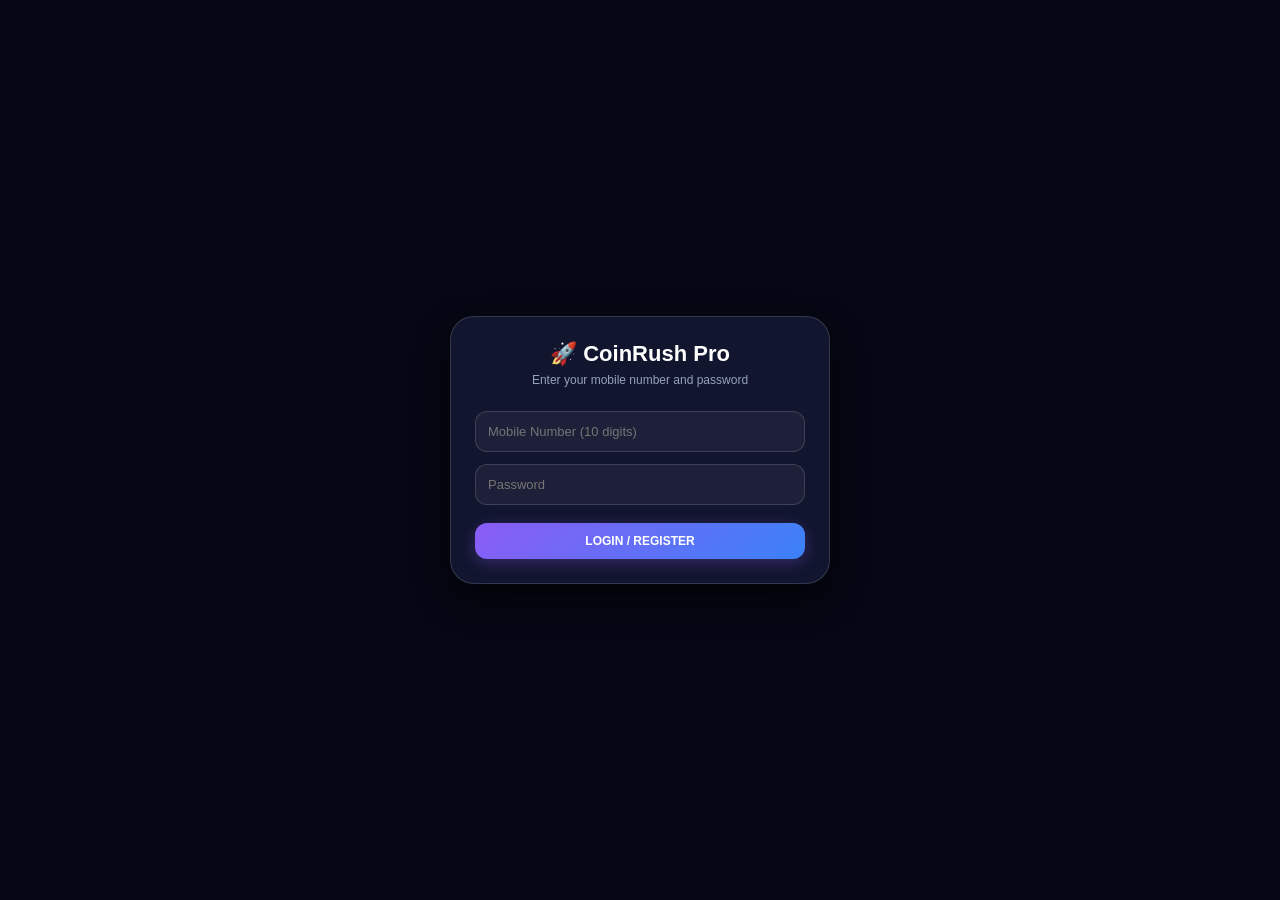
==== commit 5b12aa3d: "Update admin.html" ====
--- a/admin.html
+++ b/admin.html
@@ -6,64 +6,101 @@
 <title>CoinRush Rewards Pro</title>
 <style>
 *{box-sizing:border-box;margin:0;padding:0}
-body{font-family:'Segoe UI',Arial,sans-serif;background:linear-gradient(135deg,#050714,#100c2a,#02182b);color:#fff;min-height:100vh}
-button{border:0;cursor:pointer;font-weight:800}
-.app{max-width:520px;margin:auto;min-height:100vh;padding-bottom:95px;display:none}
+body{font-family:'Segoe UI',Arial,sans-serif;background:linear-gradient(135deg,#07091e,#13113d,#050b1a);color:#fff;min-height:100vh}
+button{border:0;cursor:pointer;font-weight:700}
+.app{max-width:480px;margin:auto;min-height:100vh;padding-bottom:95px;display:none}
 .app.show{display:block}
-header{display:flex;align-items:center;justify-content:space-between;padding:16px}
-.profile{display:flex;align-items:center;gap:10px}.avatar{width:43px;height:43px;border-radius:50%;display:grid;place-items:center;background:linear-gradient(135deg,#7c3aed,#06b6d4);font-size:21px}
-.name{font-weight:800}.id{font-size:11px;color:#aaa}.balance{background:#ffffff12;border:1px solid #ffffff18;padding:10px 13px;border-radius:14px}
-.hero{margin:10px 16px;padding:24px;border-radius:25px;background:linear-gradient(135deg,#5b21b6,#0284c7);box-shadow:0 15px 35px #0005}
-.hero h1{font-size:27px;margin-bottom:8px}.hero p{color:#ddd}.coins{font-size:32px;font-weight:900;margin-top:14px}
-.grid{display:grid;grid-template-columns:1fr 1fr;gap:12px;padding:16px}
-.card{background:#ffffff0c;border:1px solid #ffffff15;border-radius:20px;padding:18px;box-shadow:0 8px 25px #0003}
-.card h3{margin:8px 0}.card p{font-size:13px;color:#aaa;line-height:1.5}.icon{font-size:32px}
+
+/* STYLISH COLOR GRADIENT HEADER */
+header{display:flex;align-items:center;justify-content:space-between;padding:14px 18px;background:linear-gradient(90deg,#1c1b4b,#2e1065);border-bottom:1px solid rgba(255,255,255,0.08);position:sticky;top:0;backdrop-filter:blur(12px);z-index:10}
+.profile{display:flex;align-items:center;gap:10px}.avatar{width:40px;height:40px;border-radius:50%;display:grid;place-items:center;background:linear-gradient(135deg,#8b5cf6,#06b6d4);font-size:18px;box-shadow:0 0 15px rgba(139,92,246,0.5)}
+.name{font-weight:700;font-size:14px}.id{font-size:11px;color:#a5b4fc}
+.balance-pill{background:rgba(255,255,255,0.08);border:1px solid rgba(255,255,255,0.15);padding:6px 14px;border-radius:14px;font-size:14px;font-weight:800;display:flex;align-items:center;gap:6px}
+
+/* HERO BALANCE CARD (REF: 97274.jpg) */
+.hero-card{margin:14px 16px;padding:20px;border-radius:24px;background:linear-gradient(135deg,#3b82f6,#7c3aed,#ec4899);box-shadow:0 12px 30px rgba(124,58,237,0.35);position:relative;overflow:hidden}
+.hero-title{font-size:11px;letter-spacing:1px;color:#e0e7ff;font-weight:700;text-transform:uppercase;margin-bottom:6px}
+.hero-balance-row{display:flex;align-items:center;justify-content:space-between}
+.hero-amount{font-size:28px;font-weight:900;display:flex;align-items:center;gap:8px}
+.hero-btns{display:grid;grid-template-columns:1fr 1fr;gap:10px;margin-top:16px}
+.hero-btn{background:rgba(255,255,255,0.15);border:1px solid rgba(255,255,255,0.25);padding:10px;border-radius:14px;color:#fff;font-size:13px;display:flex;align-items:center;justify-content:center;gap:6px;backdrop-filter:blur(5px);transition:0.2s}
+.hero-btn:active{transform:scale(0.97)}
+
+/* SECTION HEADER */
+.section-header{display:flex;justify-content:space-between;align-items:center;padding:4px 18px 10px;font-size:14px;font-weight:800}
+.section-header span{color:#a5b4fc;font-size:12px;cursor:pointer}
+
+/* GRID & CARDS LAYOUT */
+.grid{display:grid;grid-template-columns:1fr 1fr;gap:12px;padding:0 16px 12px}
+.card{background:linear-gradient(145deg,rgba(255,255,255,0.06),rgba(255,255,255,0.02));border:1px solid rgba(255,255,255,0.08);border-radius:20px;padding:16px;box-shadow:0 8px 20px rgba(0,0,0,0.25);display:flex;flex-direction:column;justify-content:space-between;position:relative;overflow:hidden}
+.card h3{margin:8px 0 3px;font-size:14px;font-weight:700}.card p{font-size:11px;color:#94a3b8;line-height:1.3}
+.badge-tag{position:absolute;top:10px;right:10px;background:rgba(139,92,246,0.2);border:1px solid rgba(139,92,246,0.4);padding:2px 8px;border-radius:8px;font-size:9px;color:#c084fc;font-weight:700}
+.icon{font-size:26px}
 .full{margin:0 16px 12px}
-.btn{width:100%;padding:13px;border-radius:13px;background:linear-gradient(135deg,#7c3aed,#06b6d4);color:white;margin-top:12px;transition:0.2s}
+.btn{width:100%;padding:11px;border-radius:12px;background:linear-gradient(135deg,#8b5cf6,#3b82f6);color:white;margin-top:12px;font-size:12px;font-weight:700;transition:0.2s;box-shadow:0 4px 15px rgba(139,92,246,0.3)}
 .btn:active{transform:scale(0.97)}
-.btn:disabled{opacity:.5}
-.withdraw{position:fixed;bottom:15px;left:50%;transform:translateX(-50%);width:min(488px,calc(100% - 30px));padding:16px;border-radius:18px;background:linear-gradient(135deg,#f59e0b,#ef4444);color:#fff;font-size:16px;z-index:20;box-shadow:0 10px 25px rgba(245,158,11,0.4)}
-.modal{display:none;position:fixed;inset:0;background:#000b;z-index:30;align-items:center;justify-content:center;padding:16px}
-.modal.show{display:flex}.box{width:100%;max-width:480px;background:#11152e;border:1px solid #ffffff18;border-radius:25px;padding:22px;max-height:90vh;overflow:auto}
-.close{float:right;background:#ffffff15;color:#fff;border-radius:50%;width:34px;height:34px}
-.box h2{text-align:center;margin:5px 0 18px}
+.btn:disabled{opacity:.5;box-shadow:none}
+
+/* BOTTOM NAV BAR (REF: 97274.jpg) */
+.bottom-nav{position:fixed;bottom:0;left:50%;transform:translateX(-50%);width:min(480px,100%);background:rgba(15, 23, 42, 0.95);backdrop-filter:blur(15px);border-top:1px solid rgba(255,255,255,0.08);display:flex;justify-content:space-around;padding:10px 0 16px;z-index:25}
+.nav-item{background:transparent;border:0;color:#64748b;display:flex;flex-direction:column;align-items:center;gap:3px;font-size:10px;cursor:pointer;font-weight:600}
+.nav-item.active{color:#a78bfa}
+.nav-item span:first-child{font-size:18px}
+
+/* STICKY TOP WITHDRAW BUTTON */
+.withdraw{position:fixed;bottom:72px;left:50%;transform:translateX(-50%);width:min(450px,calc(100% - 24px));padding:13px;border-radius:16px;background:linear-gradient(135deg,#f59e0b,#ef4444);color:#fff;font-size:15px;font-weight:800;z-index:20;box-shadow:0 8px 25px rgba(245,158,11,0.4)}
+
+.modal{display:none;position:fixed;inset:0;background:rgba(0,0,0,0.8);z-index:30;align-items:center;justify-content:center;padding:16px;backdrop-filter:blur(8px)}
+.modal.show{display:flex}.box{width:100%;max-width:440px;background:linear-gradient(145deg,#13113d,#0f172a);border:1px solid rgba(255,255,255,0.12);border-radius:24px;padding:22px;max-height:90vh;overflow:auto;box-shadow:0 20px 40px rgba(0,0,0,0.6)}
+.close{float:right;background:rgba(255,255,255,0.1);color:#fff;border-radius:50%;width:32px;height:32px;font-size:16px;display:grid;place-items:center;cursor:pointer}
+.box h2{text-align:center;margin:0 0 15px;font-size:18px}
 
 /* LOGIN & ADMIN STYLING */
 .login-container{position:fixed;inset:0;background:#050714;display:flex;align-items:center;justify-content:center;z-index:100;padding:20px}
-.login-box{width:100%;max-width:400px;background:#11152e;border:1px solid #ffffff18;border-radius:25px;padding:25px;box-shadow:0 15px 35px #0007}
-.login-box h2{text-align:center;margin-bottom:20px;font-size:24px}
-.login-box p{text-align:center;color:#aaa;font-size:13px;margin-bottom:20px}
-
-.admin-panel{display:none;max-width:520px;margin:auto;min-height:100vh;padding:20px;background:#050714;z-index:150;position:fixed;inset:0;overflow:auto}
+.login-box{width:100%;max-width:380px;background:#11152e;border:1px solid rgba(255,255,255,0.15);border-radius:24px;padding:24px;box-shadow:0 15px 35px rgba(0,0,0,0.7)}
+.login-box h2{text-align:center;margin-bottom:6px;font-size:22px}
+.login-box p{text-align:center;color:#94a3b8;font-size:12px;margin-bottom:18px}
+
+.admin-panel{display:none;max-width:480px;margin:auto;min-height:100vh;padding:16px;background:#050714;z-index:150;position:fixed;inset:0;overflow:auto}
 .admin-panel.show{display:block}
-.admin-card{background:#ffffff0c;border:1px solid #ffffff15;border-radius:15px;padding:15px;margin-top:12px;font-size:14px}
-
-/* PRO LEVEL WHEEL DESIGN */
-.wheel-wrap{position:relative;width:310px;height:310px;margin:20px auto;filter:drop-shadow(0 0 20px rgba(124,58,237,0.5))}
-#wheel{width:310px;height:310px;border-radius:50%;position:relative;transition:transform 4.5s cubic-bezier(0.15, 0.85, 0.12, 1);border:10px solid #22d3ee;box-shadow:inset 0 0 25px rgba(0,0,0,0.6), 0 0 30px #7c3aed;background:conic-gradient(#f59e0b 0deg 72deg, #10b981 72deg 144deg, #3b82f6 144deg 216deg, #ef4444 216deg 288deg, #a855f7 288deg 360deg)}
-#wheel span{position:absolute;left:50%;top:50%;width:90px;text-align:center;font-size:22px;font-weight:900;color:#fff;text-shadow:0 2px 4px rgba(0,0,0,0.8);transform-origin:0 0}
-.s1{transform:rotate(36deg) translateX(68px)}
-.s2{transform:rotate(108deg) translateX(68px)}
-.s3{transform:rotate(180deg) translateX(68px)}
-.s4{transform:rotate(252deg) translateX(68px)}
-.s5{transform:rotate(324deg) translateX(68px)}
-.pointer{position:absolute;top:-18px;left:50%;transform:translateX(-50%);width:0;height:0;border-left:14px solid transparent;border-right:14px solid transparent;border-top:34px solid #facc15;z-index:5;filter:drop-shadow(0 3px 3px rgba(0,0,0,0.5))}
-
-.result{text-align:center;display:none;padding:14px;background:#22c55e22;border:1px solid #22c55e66;border-radius:15px;margin-top:12px}.result.show{display:block}.result strong{font-size:24px}
-.lucky{height:190px;border-radius:20px;background:linear-gradient(135deg,#f59e0b,#ec4899,#7c3aed);display:grid;place-items:center;font-size:60px}
-.quiz-q{font-size:21px;font-weight:800;text-align:center;background:#ffffff0b;padding:22px;border-radius:16px;margin-bottom:14px}
-.answers{display:grid;gap:10px}.answers button{padding:14px;border-radius:13px;background:#ffffff12;color:#fff;text-align:left}
+.admin-card{background:rgba(255,255,255,0.05);border:1px solid rgba(255,255,255,0.1);border-radius:14px;padding:14px;margin-top:10px;font-size:13px}
+
+/* STYLISH TASK PROGRESS TIMELINE (REF: 97275.png) */
+.task-header-box{background:linear-gradient(135deg,#7c3aed,#3b82f6);border-radius:20px;padding:18px;margin-bottom:16px;position:relative}
+.task-top-info{display:flex;justify-content:space-between;align-items:center;margin-bottom:12px}
+.task-stats-row{display:flex;align-items:center;justify-content:space-between;background:rgba(0,0,0,0.2);padding:12px 14px;border-radius:14px}
+.circular-progress{position:relative;width:60px;height:60px;border-radius:50%;background:conic-gradient(#22c55e 75%, rgba(255,255,255,0.2) 0deg);display:grid;place-items:center}
+.circular-inner{width:48px;height:48px;background:#13113d;border-radius:50%;display:grid;place-items:center;font-size:10px;font-weight:700}
+
+.timeline{position:relative;padding-left:24px;margin-top:15px}
+.timeline::before{content:'';position:absolute;left:8px;top:6px;bottom:6px;width:2px;background:rgba(255,255,255,0.2)}
+.timeline-item{position:relative;margin-bottom:16px;background:rgba(255,255,255,0.04);border:1px solid rgba(255,255,255,0.08);padding:12px;border-radius:14px;display:flex;justify-content:space-between;align-items:center}
+.timeline-dot{position:absolute;left:-24px;top:50%;transform:translateY(-50%);width:18px;height:18px;background:#22c55e;border-radius:50%;display:grid;place-items:center;font-size:10px;color:#fff;border:2px solid #13113d}
+.timeline-dot.pending{background:#64748b}
+
+/* REALISTIC PRO SPIN WHEEL */
+.wheel-wrap{position:relative;width:280px;height:280px;margin:15px auto;filter:drop-shadow(0 0 20px rgba(139,92,246,0.5))}
+#wheel{width:280px;height:280px;border-radius:50%;position:relative;transition:transform 4.5s cubic-bezier(0.15,0.85,0.12,1);border:10px solid #111;box-shadow:inset 0 0 15px rgba(0,0,0,0.8),0 0 25px rgba(255,255,255,0.15);background:conic-gradient(#ef4444 0deg 30deg,#3b82f6 30deg 60deg,#10b981 60deg 90deg,#a855f7 90deg 120deg,#f59e0b 120deg 150deg,#ef4444 150deg 180deg,#3b82f6 180deg 210deg,#10b981 210deg 240deg,#a855f7 240deg 270deg,#f59e0b 270deg 300deg,#ef4444 300deg 330deg,#22d3ee 330deg 360deg)}
+#wheel::after{content:'';position:absolute;top:50%;left:50%;transform:translate(-50%,-50%);width:42px;height:42px;background:radial-gradient(circle,#333 40%,#111 100%);border-radius:50%;border:3px solid #fff;box-shadow:0 0 8px rgba(0,0,0,0.8);z-index:4}
+#wheel span{position:absolute;left:50%;top:50%;width:65px;text-align:center;font-size:14px;font-weight:900;color:#fff;text-shadow:0 2px 3px rgba(0,0,0,0.9);transform-origin:0 0}
+.s1{transform:rotate(15deg) translateX(65px)}.s2{transform:rotate(45deg) translateX(65px)}.s3{transform:rotate(75deg) translateX(65px)}.s4{transform:rotate(105deg) translateX(65px)}.s5{transform:rotate(135deg) translateX(65px)}.s6{transform:rotate(165deg) translateX(65px)}.s7{transform:rotate(195deg) translateX(65px)}.s8{transform:rotate(225deg) translateX(65px)}.s9{transform:rotate(255deg) translateX(65px)}.s10{transform:rotate(285deg) translateX(65px)}.s11{transform:rotate(315deg) translateX(65px)}.s12{transform:rotate(345deg) translateX(65px)}
+.pointer{position:absolute;top:-16px;left:50%;transform:translateX(-50%);width:0;height:0;border-left:11px solid transparent;border-right:11px solid transparent;border-top:30px solid #facc15;z-index:6;filter:drop-shadow(0 3px 3px rgba(0,0,0,0.5))}
+
+.result{text-align:center;display:none;padding:10px;background:rgba(34,197,94,0.15);border:1px solid rgba(34,197,94,0.4);border-radius:12px;margin-top:10px;font-size:13px}.result.show{display:block}.result strong{font-size:20px}
+.lucky{height:150px;border-radius:16px;background:linear-gradient(135deg,#f59e0b,#ec4899,#7c3aed);display:grid;place-items:center;font-size:50px}
+.quiz-q{font-size:15px;font-weight:700;text-align:center;background:rgba(255,255,255,0.04);padding:16px;border-radius:14px;margin-bottom:12px}
+.answers{display:grid;gap:8px}.answers button{padding:12px;border-radius:12px;background:rgba(255,255,255,0.08);color:#fff;text-align:left;font-size:13px;font-weight:600}
 .surveyPage{display:none;position:fixed;inset:0;background:#050714;z-index:40;overflow:auto}
-.surveyPage.show{display:block}.surveyInner{max-width:520px;margin:auto;padding-bottom:40px}
-.surveyHead{display:flex;align-items:center;gap:12px;padding:18px 16px;position:sticky;top:0;background:#0c1030ee;backdrop-filter:blur(10px);z-index:5}
-.back{width:38px;height:38px;border-radius:12px;background:#ffffff12;color:#fff;font-size:20px}
-.surveyHead h2{font-size:20px}.surveyCount{text-align:center;color:#aaa;padding:8px 16px 15px}
-.survey{margin:10px 16px;padding:17px;background:#ffffff0c;border:1px solid #ffffff12;border-radius:18px}
-.survey b{display:block;font-size:16px;margin-bottom:6px}.survey small{color:#999}.survey .btn{margin-top:11px}
-input{width:100%;padding:14px;border-radius:12px;border:1px solid #ffffff20;background:#ffffff0d;color:#fff;margin:7px 0;outline:none}
-.history div{padding:12px;background:#ffffff0b;border-radius:12px;margin-top:8px;font-size:13px}
-.toast{position:fixed;top:18px;left:50%;transform:translate(-50%,-120px);background:#151a38;border:1px solid #ffffff20;padding:13px 18px;border-radius:14px;z-index:100;transition:.4s;box-shadow:0 10px 30px #0007}.toast.show{transform:translate(-50%,0)}
-.confetti{position:fixed;z-index:99;top:-10px;font-size:22px;animation:fall 1.5s linear forwards;pointer-events:none}
+.surveyPage.show{display:block}.surveyInner{max-width:480px;margin:auto;padding-bottom:40px}
+.surveyHead{display:flex;align-items:center;gap:10px;padding:14px 18px;position:sticky;top:0;background:rgba(12,16,48,0.95);backdrop-filter:blur(10px);z-index:5}
+.back{width:36px;height:36px;border-radius:10px;background:rgba(255,255,255,0.1);color:#fff;font-size:18px;display:grid;place-items:center}
+.surveyHead h2{font-size:16px}.surveyCount{text-align:center;color:#94a3b8;padding:10px 16px;font-size:12px}
+.survey{margin:8px 16px;padding:14px;background:rgba(255,255,255,0.04);border:1px solid rgba(255,255,255,0.08);border-radius:16px}
+.survey b{display:block;font-size:14px;margin-bottom:4px}.survey small{color:#94a3b8;font-size:11px}
+input{width:100%;padding:12px;border-radius:12px;border:1px solid rgba(255,255,255,0.15);background:rgba(255,255,255,0.05);color:#fff;margin:6px 0;outline:none;font-size:13px}
+.toast{position:fixed;top:15px;left:50%;transform:translate(-50%,-120px);background:#1e1b4b;border:1px solid rgba(255,255,255,0.2);padding:10px 18px;border-radius:14px;z-index:200;transition:.3s;box-shadow:0 10px 30px rgba(0,0,0,0.6);font-size:13px;font-weight:600}
+.toast.show{transform:translate(-50%,0)}
+.confetti{position:fixed;z-index:199;top:-10px;font-size:20px;animation:fall 1.5s linear forwards;pointer-events:none}
 @keyframes fall{to{transform:translateY(105vh) rotate(720deg);opacity:0}}
 </style>
 </head>
@@ -72,7 +109,7 @@
 <!-- LOGIN SCREEN -->
 <div class="login-container" id="loginContainer">
 <div class="login-box">
-<h2>🚀 CoinRush Pro Login</h2>
+<h2>🚀 CoinRush Pro</h2>
 <p>Enter your mobile number and password</p>
 <input id="loginNumber" type="tel" placeholder="Mobile Number (10 digits)" maxlength="10">
 <input id="loginPassword" type="password" placeholder="Password">
@@ -82,49 +119,144 @@
 
 <!-- ADMIN PANEL -->
 <div class="admin-panel" id="adminPanel">
-<div style="display:flex;justify-content:space-between;align-items:center;margin-bottom:20px;">
+<div style="display:flex;justify-content:space-between;align-items:center;margin-bottom:15px;">
 <h2>🛡️ Owner Admin Panel</h2>
-<button class="btn" style="width:auto;padding:8px 15px;background:#ef4444;" onclick="closeAdmin()">LOGOUT ADMIN</button>
-</div>
-<p style="color:#aaa;margin-bottom:15px;">Yahan aapke device ke withdrawal records dikhenge:</p>
+<button class="btn" style="width:auto;padding:6px 12px;background:#ef4444;" onclick="closeAdmin()">LOGOUT</button>
+</div>
+<p style="color:#aaa;margin-bottom:12px;font-size:12px">Withdrawal requests:</p>
 <div id="adminWithdrawList"></div>
 </div>
 
 <!-- MAIN APP -->
 <div class="app" id="mainApp">
 <header>
-<div class="profile"><div class="avatar">👤</div><div><div class="name" id="userName">CoinRush Pro</div><div class="id" id="userPhone">Reward Member</div></div></div>
-<div class="balance">🪙 <span id="topCoins">0</span></div>
+<div class="profile">
+<div class="avatar">👤</div>
+<div><div class="name" id="userName">CoinRush Pro</div><div class="id" id="userPhone">Member</div></div>
+</div>
+<div class="balance-pill">🪙 <span id="topCoins">0</span></div>
 </header>
 
-<section class="hero">
-<h1>Earn More Coins 🚀</h1>
-<p>Play games, complete tasks and collect daily rewards.</p>
-<div class="coins">🪙 <span id="coins">0</span></div>
+<!-- HERO BALANCE CARD (REF: 97274.jpg) -->
+<section class="hero-card">
+<div class="hero-title">Total Balance</div>
+<div class="hero-balance-row">
+<div class="hero-amount">🪙 <span id="coins">0</span></div>
+</div>
+<div class="hero-btns">
+<button class="hero-btn" onclick="openWithdraw()">💳 Withdraw</button>
+<button class="hero-btn" onclick="dailyBonus()" id="heroBonusBtn">🎁 Daily Bonus</button>
+</div>
 </section>
 
+<div class="section-header">
+EARN NOW <span onclick="openTaskModal()">View Timeline & Tasks →</span>
+</div>
+
 <div class="grid">
-<div class="card"><div class="icon">🎁</div><h3>Daily Bonus</h3><p>Claim once every day.</p><button class="btn" id="bonusBtn" onclick="dailyBonus()">CLAIM</button></div>
-<div class="card"><div class="icon">📺</div><h3>Watch Ads</h3><p>Complete a demo ad task.</p><button class="btn" onclick="watchAd()">EARN 25</button></div>
-<div class="card"><div class="icon">🎡</div><h3>Spin Wheel</h3><p>5 spins available every day.</p><button class="btn" onclick="openModal('wheelModal')">SPIN</button></div>
-<div class="card"><div class="icon">🃏</div><h3>Lucky Card</h3><p>One lucky card every day.</p><button class="btn" onclick="openLucky()">PLAY</button></div>
-</div>
-
-<div class="full card"><div class="icon">🧠</div><h3>Unlimited Quiz</h3><p>Easy Math & GK (Class 5-10 level). Unlimited questions!</p><button class="btn" onclick="startQuiz()">START QUIZ</button></div>
-
-<div class="full card"><div class="icon">📋</div><h3>Survey Center</h3><p>25 coins per survey • 20 maximum per day.</p><button class="btn" onclick="openSurveyPage()">OPEN SURVEY CENTER</button></div>
+<div class="card">
+<div class="badge-tag">Earn 25 Coins</div>
+<div class="icon">📺</div>
+<h3>Watch Ads</h3>
+<p>Watch sponsor ads & earn coins.</p>
+<button class="btn" onclick="watchAd()">EARN 25</button>
+</div>
+
+<div class="card">
+<div class="badge-tag">Up to 100 Coins</div>
+<div class="icon">🎡</div>
+<h3>Lucky Spin</h3>
+<p>Spin & win exciting rewards.</p>
+<button class="btn" onclick="openModal('wheelModal')">SPIN</button>
+</div>
+
+<div class="card">
+<div class="badge-tag">Earn 100 Coins</div>
+<div class="icon">📥</div>
+<h3>Download App</h3>
+<p>Earn coins on downloading new app.</p>
+<button class="btn" onclick="openDownloadTask()">EARN 100</button>
+</div>
+
+<div class="card">
+<div class="badge-tag">Earn 25 Coins</div>
+<div class="icon">🧠</div>
+<h3>Unlimited Quiz</h3>
+<p>Easy Math & GK questions.</p>
+<button class="btn" onclick="startQuiz()">START QUIZ</button>
+</div>
+</div>
+
+<div class="full card" style="background:linear-gradient(135deg,rgba(124,58,237,0.15),rgba(59,130,246,0.15));">
+<div class="badge-tag">25 coins / survey</div>
+<div class="icon">📋</div>
+<h3>Survey Center</h3>
+<p>Complete surveys and boost your earnings daily.</p>
+<button class="btn" onclick="openSurveyPage()">OPEN SURVEY</button>
+</div>
 
 <div class="grid">
-<div class="card"><div class="icon">📥</div><h3>Download App</h3><p>Earn 100 coins on downloading new app.</p><button class="btn" onclick="openDownloadTask()">EARN 100</button></div>
-<div class="card"><div class="icon">👥</div><h3>Invite Friends</h3><p>Share via WhatsApp or Telegram.</p><button class="btn" onclick="openModal('refModal')">INVITE</button></div>
-</div>
-
-<div class="full card"><div class="icon">💳</div><h3>Withdrawal History</h3><p>View previous withdrawal requests.</p><button class="btn" onclick="openHistory()">VIEW HISTORY</button></div>
-
-<button class="btn" style="background:#ef4444;margin-top:20px;" onclick="logout()">LOGOUT</button>
-</div>
+<div class="card">
+<div class="icon">🃏</div>
+<h3>Lucky Card</h3>
+<p>One lucky card every day.</p>
+<button class="btn" onclick="openLucky()">PLAY</button>
+</div>
+<div class="card">
+<div class="icon">👥</div>
+<h3>Invite Friends</h3>
+<p>Share via WhatsApp or Telegram.</p>
+<button class="btn" onclick="openModal('refModal')">INVITE</button>
+</div>
+</div>
+
+<div class="full card">
+<div class="icon">📜</div>
+<h3>Withdrawal History</h3>
+<p>View previous withdrawal requests.</p>
+<button class="btn" onclick="openHistory()">VIEW HISTORY</button>
+</div>
+
+<button class="btn" style="background:#ef4444;margin:10px 16px;width:calc(100% - 32px);" onclick="logout()">LOGOUT</button>
 
 <button class="withdraw" onclick="openWithdraw()">💰 WITHDRAW COINS</button>
+
+<!-- BOTTOM NAVIGATION BAR (REF: 97274.jpg) -->
+<nav class="bottom-nav">
+<button class="nav-item active" onclick="switchNav('home')"><span>🏠</span>Home</button>
+<button class="nav-item" onclick="openTaskModal()"><span>🎁</span>Earn Tasks</button>
+<button class="nav-item" onclick="openWithdraw()"><span>💳</span>Wallet</button>
+<button class="nav-item" onclick="openModal('refModal')"><span>👤</span>Profile</button>
+</nav>
+</div>
+
+<!-- TASK PROGRESS & REWARDS MODAL (REF: 97275.png) -->
+<div class="modal" id="taskModal">
+<div class="box">
+<button class="close" onclick="closeModal('taskModal')">×</button>
+<h2>📊 Task Progress & Rewards</h2>
+
+<div class="task-header-box">
+<div style="font-size:16px;font-weight:800;margin-bottom:4px;">Richie Games - Play & Earn</div>
+<div style="font-size:11px;color:#e0e7ff;margin-bottom:12px;">Complete tasks below to unlock big coin rewards!</div>
+<div class="task-stats-row">
+<div>
+<div style="font-size:14px;font-weight:900;" id="modalCoinsEarned">1325 Coins earned</div>
+<div style="font-size:10px;color:#cbd5e1;" id="modalTaskStatus">Great job! You completed tasks!</div>
+</div>
+<div class="circular-progress">
+<div class="circular-inner"><span id="percentText">75%</span></div>
+</div>
+</div>
+</div>
+
+<div style="font-size:13px;font-weight:800;margin-bottom:6px;">🎁 Rewards Timeline</div>
+<div class="timeline" id="timelineList">
+<!-- Timeline injected via JS -->
+</div>
+
+<button class="btn" onclick="closeModal('taskModal')">Continue →</button>
+</div>
 </div>
 
 <!-- MODALS -->
@@ -134,39 +266,37 @@
 <div class="wheel-wrap">
 <div class="pointer"></div>
 <div id="wheel">
-<span class="s1">10</span>
-<span class="s2">15</span>
-<span class="s3">20</span>
-<span class="s4">15</span>
-<span class="s5">100</span>
+<span class="s1">10</span><span class="s2">15</span><span class="s3">20</span><span class="s4">10</span>
+<span class="s5">15</span><span class="s6">20</span><span class="s7">10</span><span class="s8">15</span>
+<span class="s9">20</span><span class="s10">15</span><span class="s11">10</span><span class="s12">100</span>
 </div>
 </div>
 <div class="result" id="spinResult"><strong id="spinWon"></strong><br>🎉 Congratulations!</div>
 <button class="btn" id="spinButton" onclick="spinWheel()">🎡 SPIN NOW</button>
-<p id="spinLeft" style="text-align:center;color:#aaa;margin-top:10px"></p>
+<p id="spinLeft" style="text-align:center;color:#aaa;margin-top:8px;font-size:12px"></p>
 </div></div>
 
 <div class="modal" id="luckyModal"><div class="box">
 <button class="close" onclick="closeModal('luckyModal')">×</button><h2>🃏 Lucky Card</h2>
 <div class="lucky" id="luckyCard">🎁</div>
 <button class="btn" id="luckyBtn" onclick="chooseLucky()">REVEAL CARD</button>
-<p id="luckyResult" style="text-align:center;margin-top:15px"></p>
+<p id="luckyResult" style="text-align:center;margin-top:12px;font-size:12px"></p>
 </div></div>
 
 <div class="modal" id="quizModal"><div class="box">
 <button class="close" onclick="closeModal('quizModal')">×</button><h2>🧠 Quiz Challenge</h2>
-<p id="quizType" style="text-align:center;color:#aaa"></p>
+<p id="quizType" style="text-align:center;color:#aaa;font-size:12px"></p>
 <div class="quiz-q" id="quizQuestion"></div>
 <div class="answers" id="answers"></div>
-<p id="quizResult" style="text-align:center;margin-top:15px;font-weight:800"></p>
+<p id="quizResult" style="text-align:center;margin-top:12px;font-weight:700;font-size:12px"></p>
 </div></div>
 
 <div class="modal" id="withdrawModal"><div class="box">
 <button class="close" onclick="closeModal('withdrawModal')">×</button><h2>💰 Withdrawal</h2>
-<p style="color:#aaa;text-align:center">Minimum 4,000 • Maximum 20,000 coins/day</p>
+<p style="color:#aaa;text-align:center;font-size:12px;margin-bottom:10px">Min 4,000 • Max 20,000 coins/day</p>
 <input id="withdrawCoins" type="number" placeholder="Enter coins">
 <input id="upi" type="text" placeholder="Enter UPI ID">
-<button class="btn" onclick="submitWithdraw()">REQUEST WITHDRAWAL & SEND DM</button>
+<button class="btn" onclick="submitWithdraw()">REQUEST & SEND WHATSAPP</button>
 </div></div>
 
 <div class="modal" id="historyModal"><div class="box">
@@ -176,9 +306,9 @@
 
 <div class="modal" id="refModal"><div class="box">
 <button class="close" onclick="closeModal('refModal')">×</button><h2>👥 Invite & Share</h2>
-<p style="color:#aaa;text-align:center;margin-bottom:12px;font-size:13px">Share your referral link with friends on WhatsApp or Telegram!</p>
+<p style="color:#aaa;text-align:center;margin-bottom:10px;font-size:12px">Share your referral link with friends!</p>
 <input id="refLink" value="https://play.google.com/store/apps/details?id=com.coinrush.reward" readonly>
-<button class="btn" style="background:#25D366;margin-bottom:8px;" onclick="shareWhatsApp()">📱 SHARE ON WHATSAPP</button>
+<button class="btn" style="background:#25D366;margin-bottom:6px;" onclick="shareWhatsApp()">📱 SHARE ON WHATSAPP</button>
 <button class="btn" style="background:#0088cc;" onclick="shareTelegram()">✈️ SHARE ON TELEGRAM</button>
 </div></div>
 
@@ -210,7 +340,6 @@
 openAdminPanel();
 return;
 }
-
 let savedUser = localStorage.getItem("userPhone");
 if(savedUser) {
 document.getElementById("loginContainer").style.display = "none";
@@ -230,16 +359,14 @@
 toast("Welcome Admin!");
 return;
 }
-
 if(number.length !== 10 || isNaN(number)) {
-toast("Please enter a valid 10-digit mobile number");
+toast("Enter valid 10-digit mobile number");
 return;
 }
 if(password.length < 4) {
-toast("Password must be at least 4 characters");
+toast("Password must be 4+ characters");
 return;
 }
-
 localStorage.setItem("userPhone", number);
 document.getElementById("loginContainer").style.display = "none";
 document.getElementById("mainApp").classList.add("show");
@@ -261,26 +388,26 @@
 let arr = JSON.parse(localStorage.getItem("withdrawals") || "[]");
 let box = document.getElementById("adminWithdrawList");
 if(!arr.length) {
-box.innerHTML = "<p style='text-align:center;color:#aaa;'>No pending withdrawal requests.</p>";
+box.innerHTML = "<p style='text-align:center;color:#aaa;font-size:12px'>No pending requests.</p>";
 return;
 }
 box.innerHTML = arr.map((x, i) => `
 <div class="admin-card">
-<p><b>User UPI:</b> ${x.upi}</p>
+<p><b>UPI:</b> ${x.upi}</p>
 <p><b>Amount:</b> ${x.amount} Coins</p>
 <p><b>Date:</b> ${x.date}</p>
 <p><b>Status:</b> <span style="color:${x.status.includes('Paid')?'#22c55e':'#f59e0b'}">${x.status}</span></p>
-<button class="btn" style="background:#22c55e;margin-top:8px;padding:8px;" onclick="approveWithdraw(${i})">MARK AS PAID / APPROVED</button>
+<button class="btn" style="background:#22c55e;margin-top:6px;padding:6px;" onclick="approveWithdraw(${i})">APPROVE / PAID</button>
 </div>
 `).join("");
 }
 
 function approveWithdraw(index) {
 let arr = JSON.parse(localStorage.getItem("withdrawals") || "[]");
-arr[index].status = "Paid ✓ (Approved)";
+arr[index].status = "Paid ✓";
 localStorage.setItem("withdrawals", JSON.stringify(arr));
 renderAdminRequests();
-toast("Withdrawal approved!");
+toast("Approved!");
 }
 
 function logout() {
@@ -297,83 +424,126 @@
 function toast(t){
 let x=document.getElementById("toast");
 x.textContent=t;x.classList.add("show");
-setTimeout(()=>x.classList.remove("show"),2200);
+setTimeout(()=>x.classList.remove("show"),2000);
 }
 
 function openModal(id){document.getElementById(id).classList.add("show")}
 function closeModal(id){document.getElementById(id).classList.remove("show")}
 
+function switchNav(tab) {
+document.querySelectorAll('.nav-item').forEach(el => el.classList.remove('active'));
+event.currentTarget.classList.add('active');
+}
+
+function openTaskModal() {
+openModal('taskModal');
+renderTimeline();
+}
+
+function renderTimeline() {
+let completedTasks = Number(localStorage.getItem("completedTasksCount") || 3);
+let totalCoinsEarned = coins > 1325 ? coins : 1325;
+document.getElementById("modalCoinsEarned").textContent = totalCoinsEarned + " Coins earned";
+document.getElementById("modalTaskStatus").textContent = `Great job! You completed ${completedTasks} / 6 tasks!`;
+
+let timelineData = [
+{title: "Install 1 game", reward: "+100 Coins", done: true},
+{title: "Install 2 games", reward: "+100 Coins", done: true},
+{title: "Earn 100k coins", reward: "+375 Coins", done: true},
+{title: "Complete 5 Daily Surveys", reward: "+250 Coins", done: completedTasks >= 4},
+{title: "Refer 3 Friends", reward: "+500 Coins", done: completedTasks >= 5}
+];
+
+let html = "";
+timelineData.forEach((item, idx) => {
+html += `
+<div class="timeline-item">
+<div class="timeline-dot ${item.done ? '' : 'pending'}">${item.done ? '✓' : idx+1}</div>
+<div>
+<div style="font-size:13px;font-weight:700;">${item.title}</div>
+<div style="font-size:11px;color:#94a3b8;">Status: ${item.done ? '<span style="color:#22c55e">Completed ✓</span>' : '<span style="color:#f59e0b">Pending</span>'}</div>
+</div>
+<div style="font-size:12px;font-weight:800;color:#a78bfa;">${item.reward}</div>
+</div>
+`;
+});
+document.getElementById("timelineList").innerHTML = html;
+}
+
 function addCoins(n){
 coins+=n;save();toast("🪙 +"+n+" Coins added!");
 }
 
 function celebrate(){
-for(let i=0;i<35;i++){
+for(let i=0;i<25;i++){
 let e=document.createElement("div");
 e.className="confetti";
 e.textContent=["🎉","✨","🪙","🎊"][Math.floor(Math.random()*4)];
 e.style.left=Math.random()*100+"vw";
-e.style.animationDelay=Math.random()*0.4+"s";
+e.style.animationDelay=Math.random()*0.3+"s";
 document.body.appendChild(e);
-setTimeout(()=>e.remove(),1800);
+setTimeout(()=>e.remove(),1500);
 }
 }
 
 function dailyBonus(){
 if(localStorage.getItem("lastBonus")===today()){
-toast("🎁 Daily bonus already claimed");return;
+toast("🎁 Already claimed today");return;
 }
 localStorage.setItem("lastBonus",today());
 addCoins(100);celebrate();updateBonus();
 }
 
 function updateBonus(){
-let b=document.getElementById("bonusBtn");
+let b=document.getElementById("heroBonusBtn");
 if(localStorage.getItem("lastBonus")===today()){
 b.textContent="CLAIMED ✓";b.disabled=true;
 }
 }
 
+const adNetworks = [
+"https://www.monetag.com",
+"https://www.adsterra.com",
+"https://cpx-research.com",
+"https://bitlabs.ai",
+"https://www.pollfish.com"
+];
+
 function watchAd(){
+let adIndex = Number(localStorage.getItem("nextAdIndex") || 0);
+let targetAdUrl = adNetworks[adIndex % adNetworks.length];
+localStorage.setItem("nextAdIndex", adIndex + 1);
+window.open(targetAdUrl, "_blank");
+setTimeout(() => {
 addCoins(25);
-toast("📺 Demo ad task completed");
-}
-
-/* DYNAMIC DOWNLOAD APPS TASK (NEW APPS ON EVERY CLICK) */
+toast("📺 +25 Coins added!");
+celebrate();
+}, 1000);
+}
+
 const playStoreApps = [
 "https://play.google.com/store/apps/details?id=com.whatsapp",
 "https://play.google.com/store/apps/details?id=com.instagram.android",
 "https://play.google.com/store/apps/details?id=in.mohalla.sharechat",
 "https://play.google.com/store/apps/details?id=com.josh.droid",
-"https://play.google.com/store/apps/details?id=mx.makeup.camera.editor",
-"https://play.google.com/store/apps/details?id=com.truecaller",
-"https://play.google.com/store/apps/details?id=com.spotify.music",
-"https://play.google.com/store/apps/details?id=in.startv.hotstar",
-"https://play.google.com/store/apps/details?id=com.zee5.app",
-"https://play.google.com/store/apps/details?id=com.jio.jioplay"
+"https://play.google.com/store/apps/details?id=com.truecaller"
 ];
 
 function openDownloadTask() {
 let appIndex = Number(localStorage.getItem("nextAppIndex") || 0);
 let targetUrl = playStoreApps[appIndex % playStoreApps.length];
-
-// Next app index update for subsequent clicks
 localStorage.setItem("nextAppIndex", appIndex + 1);
-
 window.open(targetUrl, "_blank");
-
-// Reward after opening & downloading task simulation
 setTimeout(() => {
 addCoins(100);
 celebrate();
-toast("🎉 100 Coins credited for App Download!");
-}, 1500);
-}
-
-/* SHARE VIA WHATSAPP & TELEGRAM */
+toast("🎉 +100 Coins credited!");
+}, 1200);
+}
+
 function shareWhatsApp(){
 let link = document.getElementById("refLink").value;
-let msg = encodeURIComponent("🔥 Sabse best earning app! Is link se join karo aur turant coins jeeto: " + link);
+let msg = encodeURIComponent("🔥 Best earning app! Join now: " + link);
 window.open("https://api.whatsapp.com/send?text=" + msg, "_blank");
 navigator.clipboard.writeText(link);
 toast("Link copied & WhatsApp opened!");
@@ -381,13 +551,12 @@
 
 function shareTelegram(){
 let link = document.getElementById("refLink").value;
-let text = encodeURIComponent("🔥 Sabse best earning app! Is link se join karo aur turant coins jeeto: " + link);
+let text = encodeURIComponent("🔥 Best earning app! Join now: " + link);
 window.open("https://t.me/share/url?url=" + encodeURIComponent(link) + "&text=" + text, "_blank");
 navigator.clipboard.writeText(link);
 toast("Link copied & Telegram opened!");
 }
 
-/* WHEEL PRO LOGIC (99% small rewards, 1% big reward 100) */
 function resetSpin(){
 if(localStorage.getItem("spinDate")!==today()){
 localStorage.setItem("spinDate",today());
@@ -398,7 +567,7 @@
 function spinWheel(){
 resetSpin();
 let count=Number(localStorage.getItem("spinCount")||0);
-if(count>=5){toast("🔒 Today's 5 spins are completed");return;}
+if(count>=5){toast("🔒 5 spins completed today");return;}
 if(spinning)return;
 spinning=true;
 
@@ -409,32 +578,28 @@
 button.disabled=true;
 result.classList.remove("show");
 
-// 99% chance for small rewards [10, 15, 20, 15], 1% chance for 100
 let randChance = Math.random();
 let reward = 10;
-let targetSegmentIndex = 0; // default 10 (s1)
+let targetSegmentIndex = 0;
 
 if(randChance < 0.01) {
-// 1% chance -> 100 coins (segment s5, angle index 4 -> 324 deg)
 reward = 100;
-targetSegmentIndex = 4;
+targetSegmentIndex = 11;
 } else {
-// 99% chance -> small rewards [10, 15, 20, 15] (indices 0, 1, 2, 3)
-let smallRewards = [
-{val: 10, idx: 0},
-{val: 15, idx: 1},
-{val: 20, idx: 2},
-{val: 15, idx: 3}
+let smallOptions = [
+{val:10, idx:0}, {val:15, idx:1}, {val:20, idx:2},
+{val:10, idx:3}, {val:15, idx:4}, {val:20, idx:5},
+{val:10, idx:6}, {val:15, idx:7}, {val:20, idx:8},
+{val:15, idx:9}, {val:10, idx:10}
 ];
-let chosen = smallRewards[Math.floor(Math.random() * smallRewards.length)];
+let chosen = smallOptions[Math.floor(Math.random() * smallOptions.length)];
 reward = chosen.val;
 targetSegmentIndex = chosen.idx;
 }
 
 let extraSpins = 6 + Math.floor(Math.random()*3);
-// Each segment is 72 degrees. Center of segment = index * 72 + 36
-let segmentAngle = targetSegmentIndex * 72 + 36;
-wheelRotation += extraSpins * 360 + (360 - segmentAngle);
+let sliceAngle = targetSegmentIndex * 30 + 15;
+wheelRotation += extraSpins * 360 + (360 - sliceAngle);
 
 localStorage.setItem("wheelRotation", wheelRotation);
 wheel.style.transform = "rotate(" + wheelRotation + "deg)";
@@ -460,11 +625,10 @@
 let c=Number(localStorage.getItem("spinCount")||0);
 document.getElementById("spinLeft").textContent=(5-c)+" spins left today";
 let b=document.getElementById("spinButton");
-if(c>=5){b.textContent="🔒 5 SPINS COMPLETED";b.disabled=true;}
+if(c>=5){b.textContent="🔒 COMPLETED";b.disabled=true;}
 else{b.textContent="🎡 SPIN NOW • "+(5-c)+" LEFT";}
 }
 
-/* LUCKY CARD */
 function openLucky(){
 openModal("luckyModal");
 let used=localStorage.getItem("luckyDate")===today();
@@ -479,14 +643,13 @@
 let rewards=[30,50,75,100];
 let reward=rewards[Math.floor(Math.random()*rewards.length)];
 document.getElementById("luckyCard").textContent="🪙 "+reward;
-document.getElementById("luckyResult").textContent="🎉 Congratulations! You won "+reward+" Coins!";
+document.getElementById("luckyResult").textContent="🎉 Won "+reward+" Coins!";
 document.getElementById("luckyBtn").textContent="USED TODAY";
 document.getElementById("luckyBtn").disabled=true;
 addCoins(reward);
 celebrate();
 }
 
-/* QUIZ */
 const math=[
 ["What is 12 + 15?",["25","27","30","22"],1],
 ["What is 5 × 8?",["35","40","45","50"],1],
@@ -496,11 +659,11 @@
 ];
 
 const gk=[
-["Which is the national animal of India?",["Lion","Tiger","Elephant","Horse"],1],
-["How many days are there in a leap year?",["365","366","364","367"],1],
-["Which is the largest continent?",["Africa","Asia","Europe","Australia"],1],
-["What color is a clear sky?",["Green","Red","Blue","Yellow"],2],
-["Which gas do humans need to breathe?",["Carbon Dioxide","Nitrogen","Oxygen","Hydrogen"],2]
+["Which is national animal of India?",["Lion","Tiger","Elephant","Horse"],1],
+["Days in a leap year?",["365","366","364","367"],1],
+["Largest continent?",["Africa","Asia","Europe","Australia"],1],
+["Color of clear sky?",["Green","Red","Blue","Yellow"],2],
+["Gas humans need to breathe?",["Carbon Dioxide","Nitrogen","Oxygen","Hydrogen"],2]
 ];
 
 function startQuiz(){
@@ -520,7 +683,6 @@
 
 let box=document.getElementById("answers");
 box.innerHTML="";
-
 q[1].forEach((a,i)=>{
 let b=document.createElement("button");
 b.textContent=a;
@@ -531,45 +693,32 @@
 
 function answer(i,correct){
 let result=document.getElementById("quizResult");
-
 if(i===correct){
-result.textContent="🎉 Sahi Jawab! +25 Coins";
+result.textContent="🎉 Correct! +25 Coins";
 result.style.color="#4ade80";
 addCoins(25);
 celebrate();
 }else{
-result.textContent="❌ Galat Jawab! Agla question aa raha hai...";
+result.textContent="❌ Wrong answer!";
 result.style.color="#fb7185";
 }
-
 setTimeout(()=>{
 quizIndex++;
 nextQuestion();
-}, 1200);
-}
-
-/* SURVEY CENTER */
+}, 1000);
+}
+
 const surveys=[
-["Cint Global Consumer Survey", "https://www.cint.com"],
-["Pollfish Market Opinion Poll", "https://www.pollfish.com"],
+["Cint Consumer Survey", "https://www.cint.com"],
+["Pollfish Market Opinion", "https://www.pollfish.com"],
 ["Toluna Influencers Panel", "https://www.toluna.com"],
-["CPX Research Offerwall Survey", "https://cpx-research.com"],
-["BitLabs Market Research Task", "https://bitlabs.ai"],
-["TheoremReach Opinion Survey", "https://www.theoremreach.com"],
+["CPX Research Survey", "https://cpx-research.com"],
+["BitLabs Market Research", "https://bitlabs.ai"],
+["TheoremReach Opinion", "https://www.theoremreach.com"],
 ["Yuno Surveys & Polls", "https://www.yuno.so"],
-["InBrain AI Consumer Insights", "https://inbrain.ai"],
-["YouGov Public Opinion Study", "https://today.yougov.com"],
-["Ipsos iSay Consumer Panel", "https://www.ipsosisay.com"],
-["AttaPoll Mobile Survey Hub", "https://attapoll.com"],
-["Lifepoints Panel Discussion", "https://www.lifepointspanel.com"],
-["Swagbucks Opinion Research", "https://www.swagbucks.com"],
-["Branded Surveys Portal", "https://brandedsurveys.com"],
-["PrizeRebel Daily Survey Wall", "https://www.prizerebel.com"],
-["Toluna Quick Polls", "https://www.toluna.com"],
-["Cint Market Research Task 2", "https://www.cint.com"],
-["Pollfish Daily Insights", "https://www.pollfish.com"],
-["CPX Research Survey Wall 2", "https://cpx-research.com"],
-["BitLabs Global Research Poll", "https://bitlabs.ai"]
+["InBrain AI Insights", "https://inbrain.ai"],
+["YouGov Public Opinion", "https://today.yougov.com"],
+["Ipsos iSay Panel", "https://www.ipsosisay.com"]
 ];
 
 function surveyReset(){
@@ -593,40 +742,34 @@
 surveyReset();
 let done=Number(localStorage.getItem("surveyDone")||0);
 document.getElementById("surveyCount").textContent=done+" / 20 surveys completed today";
-
 let list=document.getElementById("surveyList");
 list.innerHTML="";
-
 if(done>=20){
-list.innerHTML="<div class='survey'><b>🔒 Daily Limit Reached</b><small>20 surveys completed. Come back tomorrow!</small></div>";
+list.innerHTML="<div class='survey'><b>🔒 Daily Limit Reached</b><small>Come back tomorrow!</small></div>";
 return;
 }
-
 surveys.forEach((s,i)=>{
-if(i<done)return;
+if(i>=10)return;
 let d=document.createElement("div");
 d.className="survey";
-d.innerHTML=`<b>📋 ${s[0]}</b><small>Reward: 25 Coins • Live Survey Network</small><button class='btn' onclick='startRealSurvey("${s[1]}", 25, ${i})'>START SURVEY (+25)</button>`;
+d.innerHTML=`<b>📋 ${s[0]}</b><small>Reward: 25 Coins</small><button class='btn' onclick='startRealSurvey("${s[1]}", 25)'>START SURVEY (+25)</button>`;
 list.appendChild(d);
 });
 }
 
-function startRealSurvey(url, reward, index){
+function startRealSurvey(url){
 surveyReset();
 let done=Number(localStorage.getItem("surveyDone")||0);
 if(done>=20) return;
-
 window.open(url, "_blank");
-
 done++;
 localStorage.setItem("surveyDone", done);
-addCoins(reward);
-toast("📋 Survey opened! +25 Coins added.");
+addCoins(25);
+toast("📋 Survey opened! +25 Coins.");
 celebrate();
 renderSurveys();
 }
 
-/* WITHDRAWAL & WHATSAPP DM */
 function openWithdraw(){ openModal("withdrawModal"); }
 
 function submitWithdraw(){
@@ -635,31 +778,29 @@
 let userPhone=localStorage.getItem("userPhone")||"Unknown";
 
 if(amount<4000){toast("Minimum withdrawal is 4,000 coins");return;}
-if(amount>20000){toast("Maximum daily withdrawal is 20,000 coins");return;}
+if(amount>20000){toast("Maximum daily limit is 20,000");return;}
 if(amount>coins){toast("Insufficient coins");return;}
-if(!upi||!upi.includes("@")){toast("Enter a valid UPI ID");return;}
+if(!upi||!upi.includes("@")){toast("Enter valid UPI ID");return;}
 
 coins-=amount;
 save();
 
-let msg = `🚨 *New Withdrawal Request - CoinRush Pro* 🚨%0A📱 User: +91 ${userPhone}%0A💰 Amount: ${amount} Coins%0A💳 UPI ID: ${upi}%0A📅 Date: ${today()}`;
-let myWhatsAppNumber = "919339823790"; 
-
-window.open(`https://wa.me/${myWhatsAppNumber}?text=${msg}`, "_blank");
+let msg = `🚨 *New Withdrawal Request* 🚨%0A📱 User: +91 ${userPhone}%0A💰 Amount: ${amount} Coins%0A💳 UPI: ${upi}%0A📅 Date: ${today()}`;
+window.open(`https://wa.me/919339823790?text=${msg}`, "_blank");
 
 let arr=JSON.parse(localStorage.getItem("withdrawals")||"[]");
 arr.unshift({amount:amount, upi:upi, date:today(), status:"Pending ⏳"});
 localStorage.setItem("withdrawals",JSON.stringify(arr));
 
 closeModal("withdrawModal");
-toast("✅ Withdrawal request submitted & sent to WhatsApp!");
+toast("✅ Request submitted & WhatsApp opened!");
 }
 
 function openHistory(){
 openModal("historyModal");
 let arr=JSON.parse(localStorage.getItem("withdrawals")||"[]");
 let box=document.getElementById("historyList");
-if(!arr.length){box.innerHTML="<p style='text-align:center;color:#aaa'>No withdrawal history yet.</p>";return;}
+if(!arr.length){box.innerHTML="<p style='text-align:center;color:#aaa;font-size:12px'>No history yet.</p>";return;}
 box.innerHTML=arr.map(x=>"<div>💰 <b>"+x.amount+" Coins</b><br>UPI: "+x.upi+"<br>📅 "+x.date+"<br>Status: "+x.status+"</div>").join("");
 }
 
